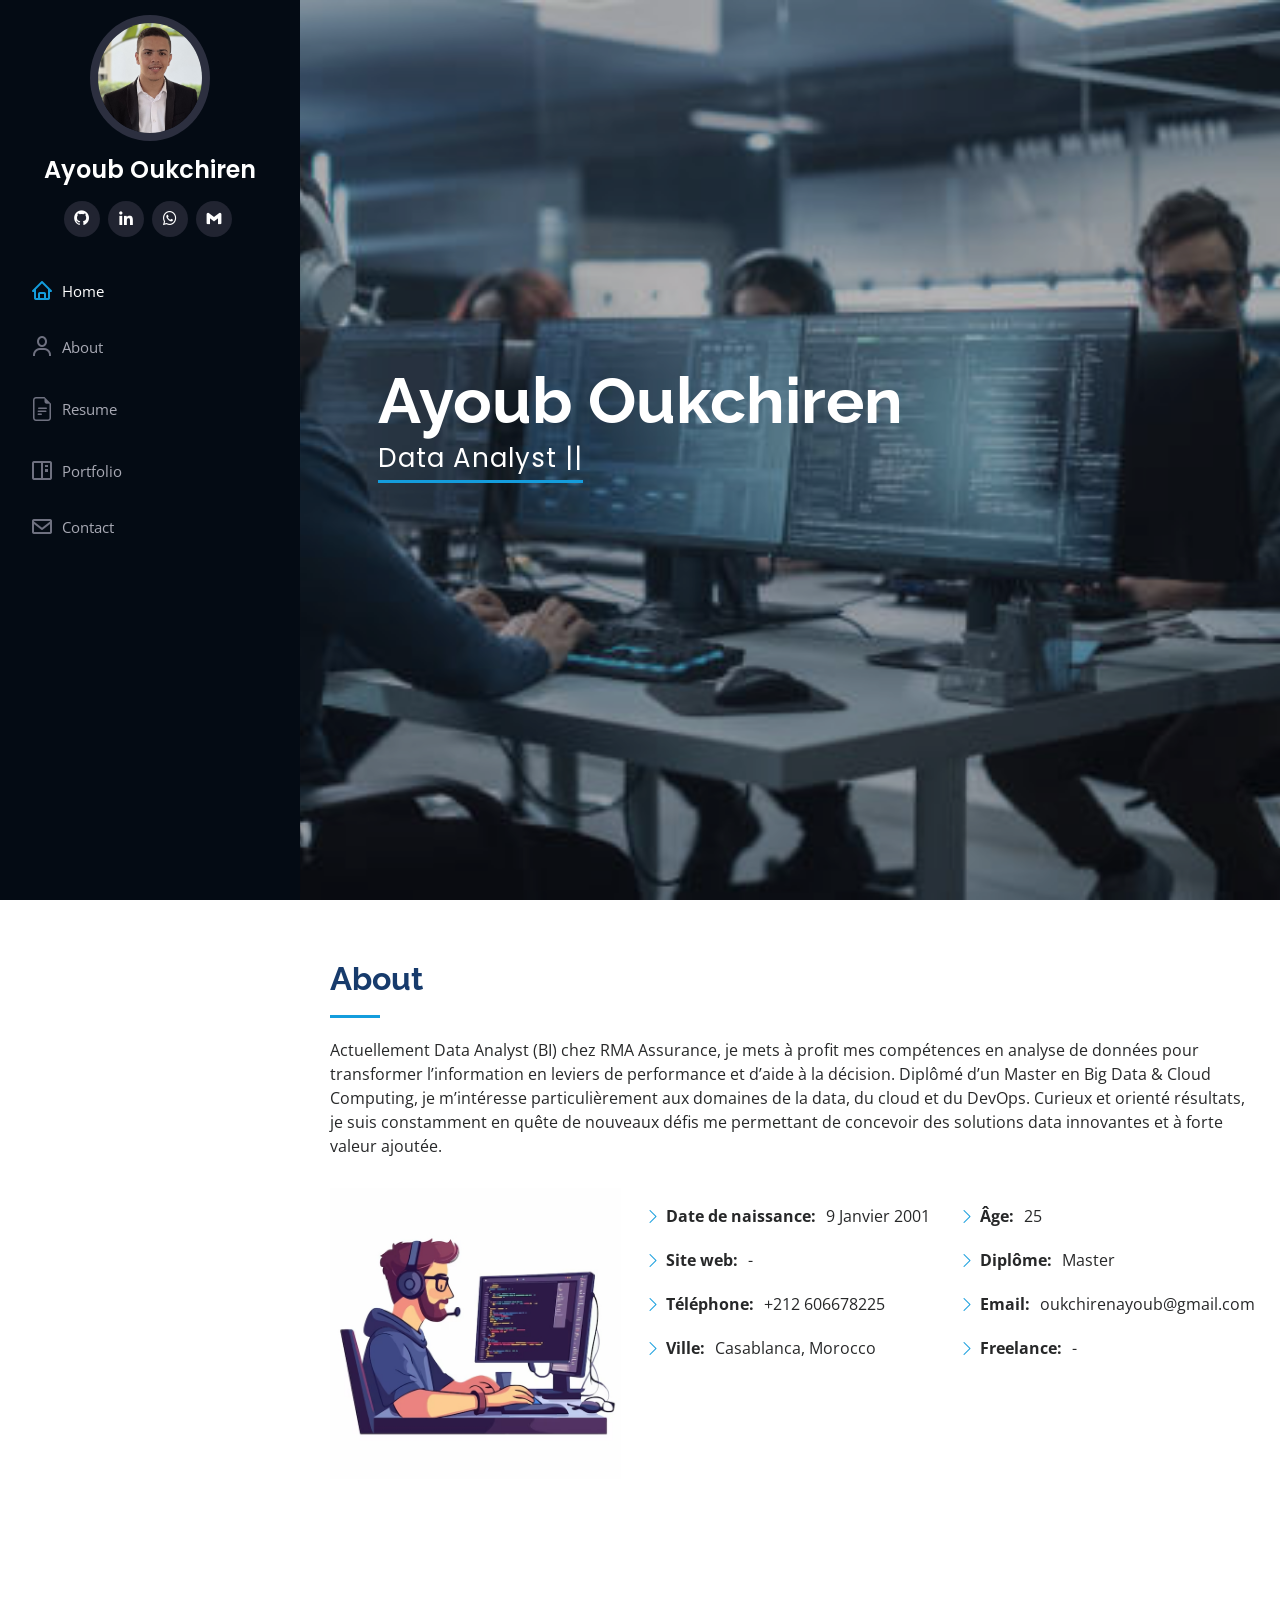
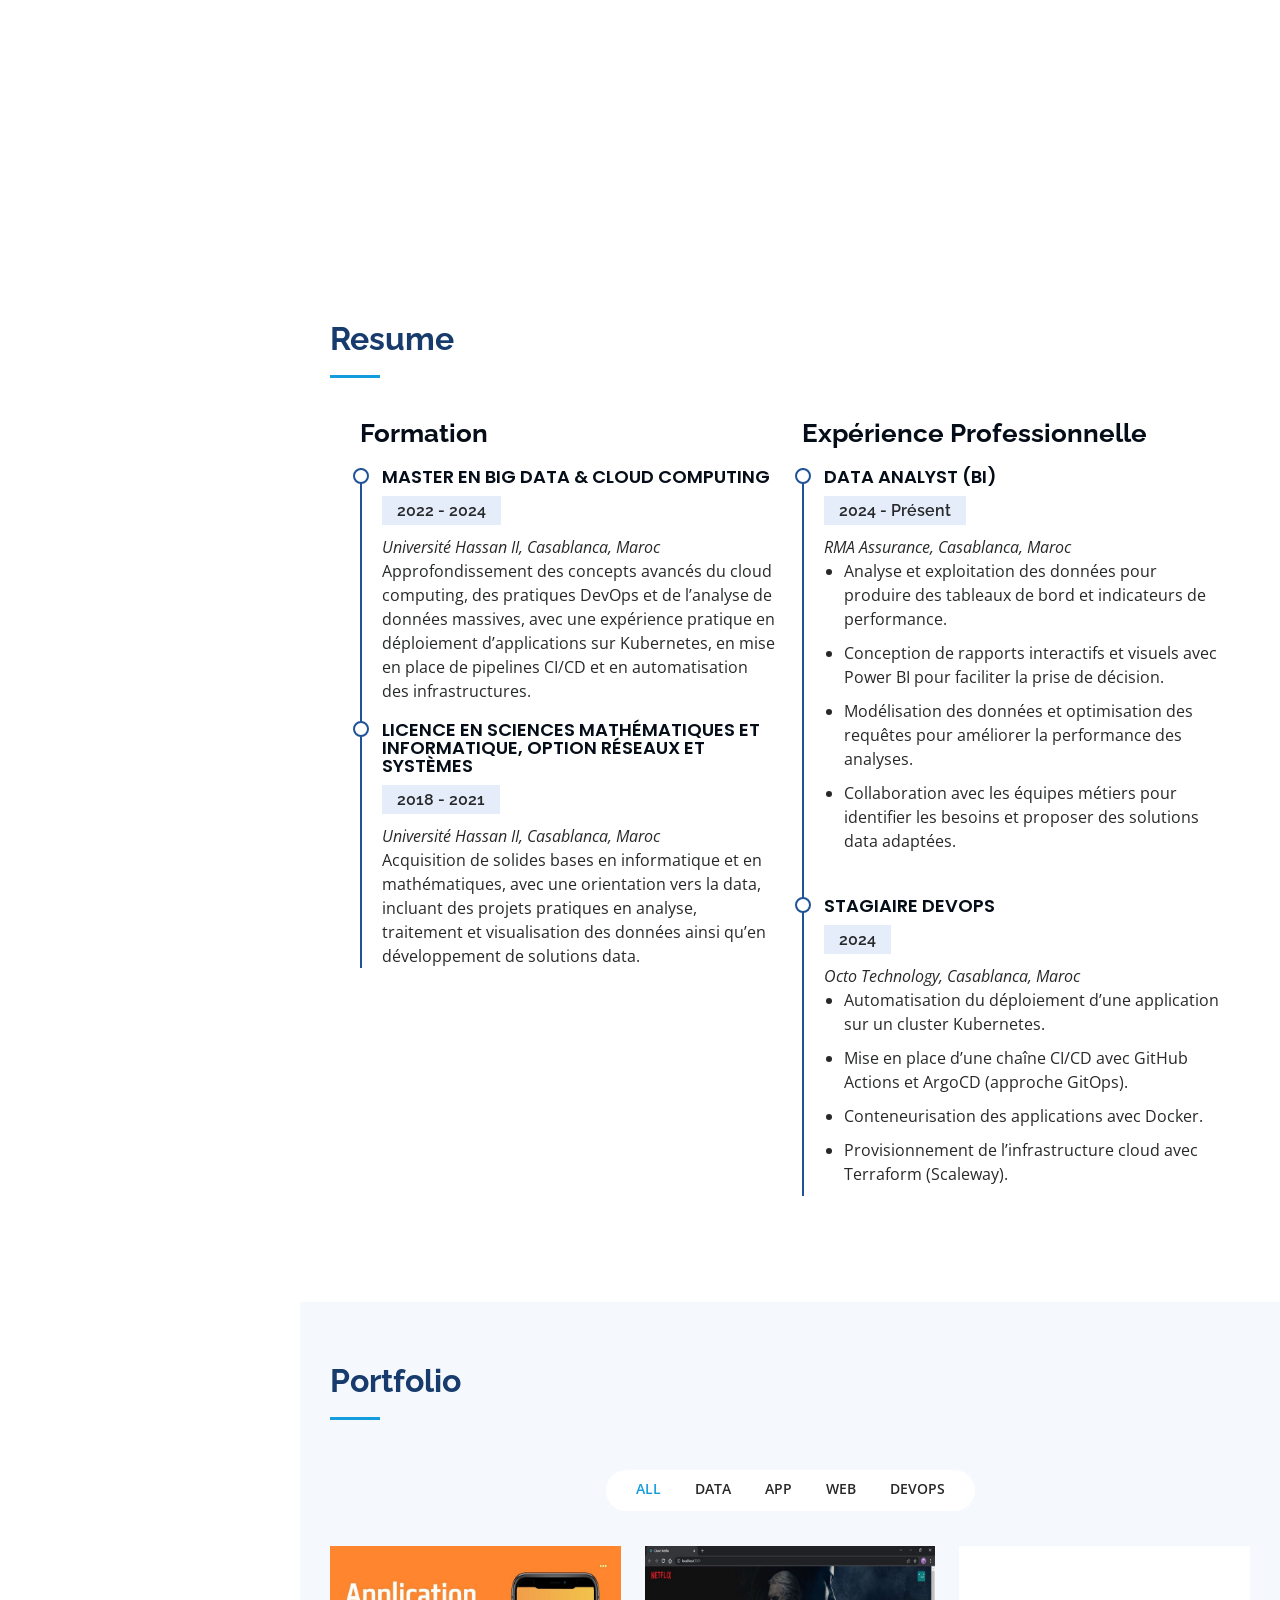
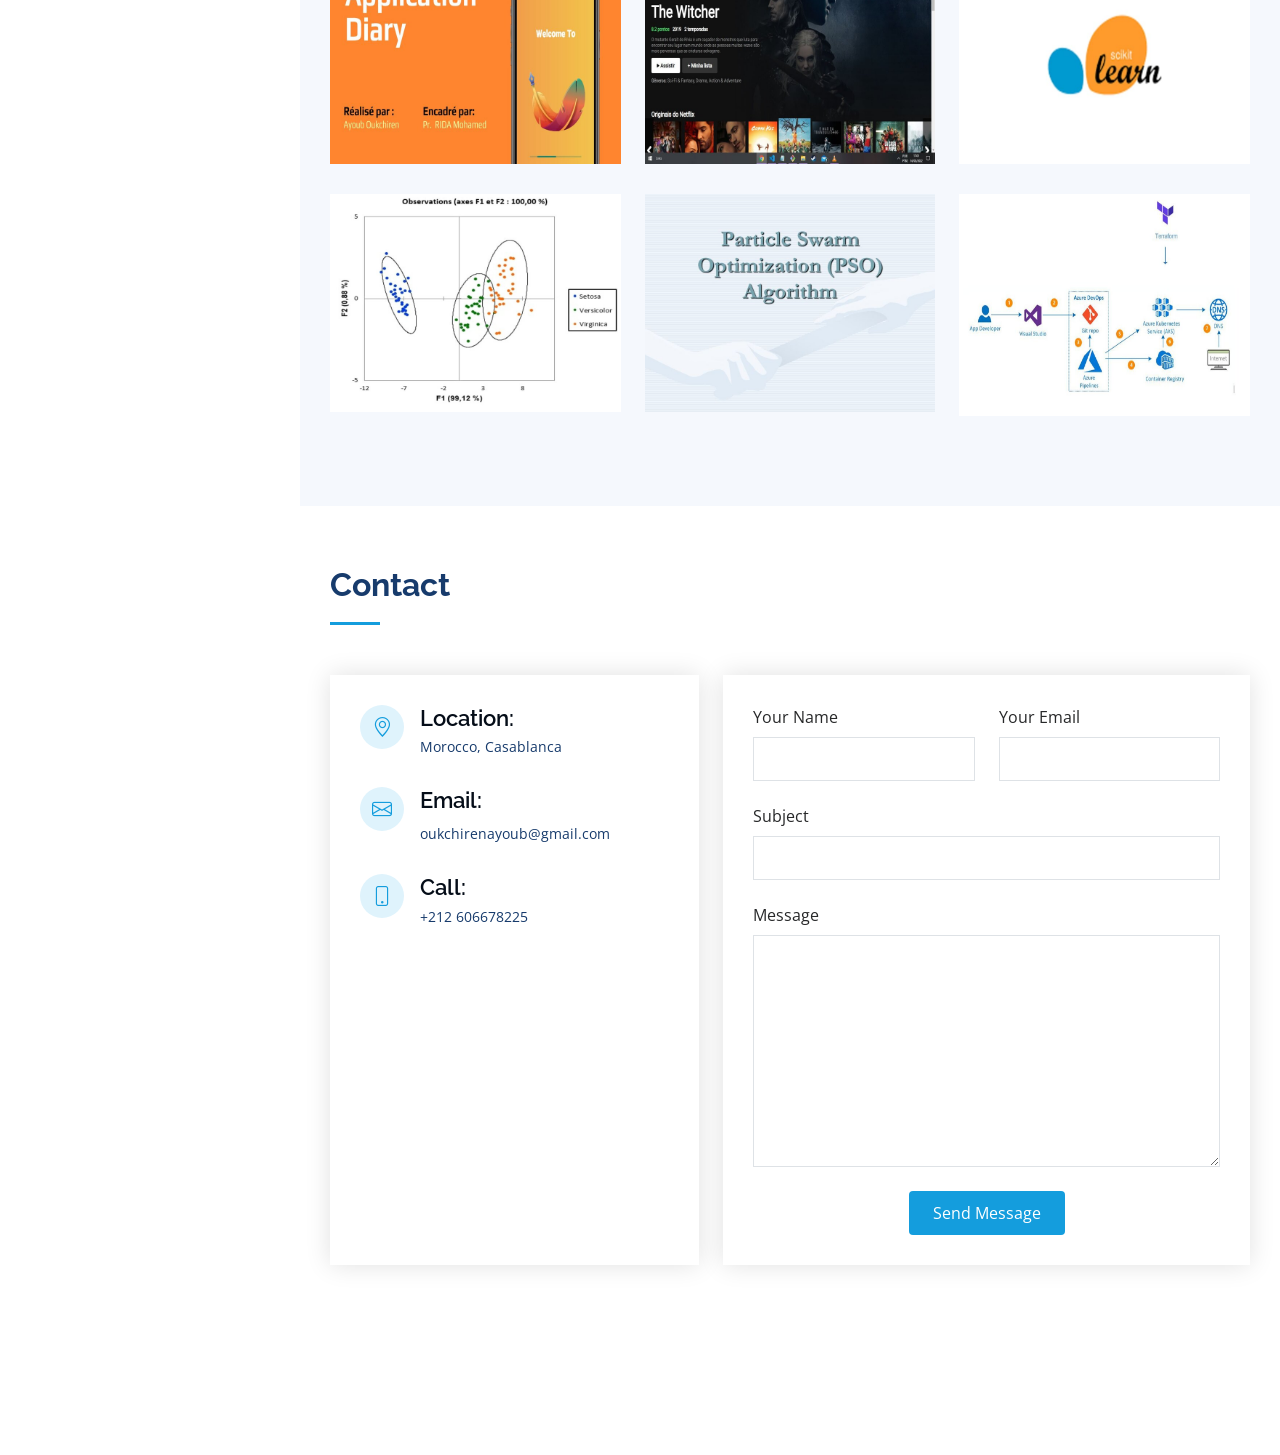
==== index.html @ b64e0fcf "expérience pro" ====
<!DOCTYPE html>
<html lang="en">

<head>
  <meta charset="utf-8">
  <meta content="width=device-width, initial-scale=1.0" name="viewport">

  <title>Portfolio Ayoub Oukchiren</title>
  <meta content="" name="description">
  <meta content="" name="keywords">

  <!-- Favicons -->
  <link href="assets/img/favicon.png" rel="icon">
  <link href="assets/img/apple-touch-icon.png" rel="apple-touch-icon">

  <!-- Google Fonts -->
  <link href="https://fonts.googleapis.com/css?family=Open+Sans:300,300i,400,400i,600,600i,700,700i|Raleway:300,300i,400,400i,500,500i,600,600i,700,700i|Poppins:300,300i,400,400i,500,500i,600,600i,700,700i" rel="stylesheet">

  <!-- Vendor CSS Files -->
  <link href="assets/vendor/aos/aos.css" rel="stylesheet">
  <link href="assets/vendor/bootstrap/css/bootstrap.min.css" rel="stylesheet">
  <link href="assets/vendor/bootstrap-icons/bootstrap-icons.css" rel="stylesheet">
  <link href="assets/vendor/boxicons/css/boxicons.min.css" rel="stylesheet">
  <link href="assets/vendor/glightbox/css/glightbox.min.css" rel="stylesheet">
  <link href="assets/vendor/swiper/swiper-bundle.min.css" rel="stylesheet">

  <!-- Template Main CSS File -->
  <link href="assets/css/style.css" rel="stylesheet">


</head>

<body>

  <!-- ======= Mobile nav toggle button ======= -->
  <i class="bi bi-list mobile-nav-toggle d-xl-none"></i>

  <!-- ======= Header ======= -->
  <header id="header">
    <div class="d-flex flex-column">

      <div class="profile">
        <img src="assets/img/profile-img.jpg" alt="" class="img-fluid rounded-circle">
        <h1 class="text-light"><a href="index.html">Ayoub Oukchiren</a></h1>
        <div class="social-links mt-3 text-center">
          <a href="https://github.com/ayoubouk" class="facebook"><i class="bx bxl-github"></i></a>
          <a href="https://www.linkedin.com/in/ayoub-oukchiren-08646b20a" class="linkedin"><i class="bx bxl-linkedin"></i></a>
          <a href="#" class="google-plus"><i class="bx bxl-whatsapp"></i></a>
          <a href="#" class="instagram"><i class="bx bxl-gmail"></i></a>
        </div>
      </div>

      <nav id="navbar" class="nav-menu navbar">
        <ul>
          <li><a href="#hero" class="nav-link scrollto active"><i class="bx bx-home"></i> <span>Home</span></a></li>
          <li><a href="#about" class="nav-link scrollto "><i class="bx bx-user"></i> <span>About</span></a></li>
          
          <li><a href="#resume"><i class="bi bi-file-earmark-text navicon"></i> Resume</a></li>
          <li><a href="#portfolio" class="nav-link scrollto"><i class="bx bx-book-content"></i> <span>Portfolio</span></a></li>
          <li><a href="#contact" class="nav-link scrollto"><i class="bx bx-envelope"></i> <span>Contact</span></a></li>
        </ul>
      </nav><!-- .nav-menu -->
    </div>
  </header><!-- End Header -->

  <!-- ======= Hero Section ======= -->
  <section id="hero" class="d-flex flex-column justify-content-center align-items-center">
    <div class="hero-container" data-aos="fade-in">
      <h1>Ayoub Oukchiren</h1>
      <p> <span class="typed" data-typed-items="Data Analyst | BI | Data Visualization"></span></p>
    </div>
  </section><!-- End Hero -->

  <main id="main">

    <!-- ======= About Section ======= -->
    <section id="about" class="about" >
      <div class="container" style="height: 100vh;">

        <div class="section-title">
          <h2>About</h2>
          <p>
          Actuellement Data Analyst (BI) chez RMA Assurance, je mets à profit mes compétences en analyse de données pour transformer l’information en leviers de performance et d’aide à la décision. Diplômé d’un Master en Big Data & Cloud Computing, je m’intéresse particulièrement aux domaines de la data, du cloud et du DevOps. Curieux et orienté résultats, je suis constamment en quête de nouveaux défis me permettant de concevoir des solutions data innovantes et à forte valeur ajoutée.          </p>
        </div>

        <div class="row">
          <div class="col-lg-4" data-aos="fade-right">
            <img src="assets/img/developer.jpg" class="img-fluid" alt="">
          </div>
          <div class="col-lg-8 pt-4 pt-lg-0 content" data-aos="fade-left">
            
              
            </p>
            <div class="row">
              <div class="col-lg-6">
                <ul>
                  <li><i class="bi bi-chevron-right"></i> <strong>Date de naissance:</strong> <span>9 Janvier 2001</span></li>
                  <li><i class="bi bi-chevron-right"></i> <strong>Site web:</strong> <span> - </span></li>
                  <li><i class="bi bi-chevron-right"></i> <strong>Téléphone:</strong> <span>+212 606678225</span></li>
                  <li><i class="bi bi-chevron-right"></i> <strong>Ville:</strong> <span>Casablanca, Morocco</span></li>
                </ul>
              </div> 
              <div class="col-lg-6">
                <ul>
                  <li><i class="bi bi-chevron-right"></i> <strong>Âge:</strong> <span>25</span></li>
                  <li><i class="bi bi-chevron-right"></i> <strong>Diplôme:</strong> <span>Master</span></li>
                  <li><i class="bi bi-chevron-right"></i> <strong>Email:</strong> <span>oukchirenayoub@gmail.com</span></li>
                  <li><i class="bi bi-chevron-right"></i> <strong>Freelance:</strong> <span> - </span></li>
                </ul>
              </div>
            </div>
           
          </div>
        </div>

      </div>
    

      <!-- Resume Section -->
    <section id="resume" class="resume section">

      <!-- Section Title -->
      <div class="container section-title" data-aos="fade-up">
        <h2>Resume</h2>
        <p></p>

      <div class="container">

        <div class="row">

          <div class="col-lg-6" data-aos="fade-up" data-aos-delay="100">
  
  <h3 class="resume-title">Formation</h3>
  
  <div class="resume-item">
    <h4>Master en Big Data &amp; Cloud Computing</h4>
    <h5>2022 - 2024</h5>
    <p><em>Université Hassan II, Casablanca, Maroc</em></p>
    <p>Approfondissement des concepts avancés du cloud computing, des pratiques DevOps et de l’analyse de données massives, avec une expérience pratique en déploiement d’applications sur Kubernetes, en mise en place de pipelines CI/CD et en automatisation des infrastructures.</p>
  </div><!-- End Resume Item -->

  <div class="resume-item">
    <h4>Licence en Sciences Mathématiques et Informatique, option Réseaux et Systèmes</h4>
    <h5>2018 - 2021</h5>
    <p><em>Université Hassan II, Casablanca, Maroc</em></p>
    <p>Acquisition de solides bases en informatique et en mathématiques, avec une orientation vers la data, incluant des projets pratiques en analyse, traitement et visualisation des données ainsi qu’en développement de solutions data.</p>
  </div><!-- End Resume Item -->

</div>

        <div class="col-lg-6" data-aos="fade-up" data-aos-delay="200">
  <h3 class="resume-title">Expérience Professionnelle</h3>

  <div class="resume-item">
    <h4>Data Analyst (BI)</h4>
    <h5>2024 - Présent</h5>
    <p><em>RMA Assurance, Casablanca, Maroc</em></p>
    <ul>
      <li>Analyse et exploitation des données pour produire des tableaux de bord et indicateurs de performance.</li>
      <li>Conception de rapports interactifs et visuels avec Power BI pour faciliter la prise de décision.</li>
      <li>Modélisation des données et optimisation des requêtes pour améliorer la performance des analyses.</li>
      <li>Collaboration avec les équipes métiers pour identifier les besoins et proposer des solutions data adaptées.</li>
    </ul>
  </div><!-- End Resume Item -->

  <div class="resume-item">
    <h4>Stagiaire DevOps</h4>
    <h5>2024</h5>
    <p><em>Octo Technology, Casablanca, Maroc</em></p>
    <ul>
      <li>Automatisation du déploiement d’une application sur un cluster Kubernetes.</li>
      <li>Mise en place d’une chaîne CI/CD avec GitHub Actions et ArgoCD (approche GitOps).</li>
      <li>Conteneurisation des applications avec Docker.</li>
      <li>Provisionnement de l’infrastructure cloud avec Terraform (Scaleway).</li>
    </ul>
  </div><!-- End Resume Item -->

</div>

        </div>

      </div>

    </section><!-- /Resume Section -->
    

    <!-- ======= Portfolio Section ======= -->
    <section id="portfolio" class="portfolio section-bg" >
      <div class="container">

        <div class="section-title">
          <h2>Portfolio</h2>
        </div>

        <div class="row" data-aos="fade-up">
          <div class="col-lg-12 d-flex justify-content-center">
            <ul id="portfolio-flters">
              <li data-filter="*" class="filter-active">All</li>
              <li data-filter=".filter-card">Data</li>
              <li data-filter=".filter-app">App</li>
              <li data-filter=".filter-web">Web</li>
              <li data-filter=".filter-devops">Devops</li>
            </ul>
          </div>
        </div>

        <div class="row portfolio-container" data-aos="fade-up" data-aos-delay="100">

          <div class="col-lg-4 col-md-6 portfolio-item filter-app">
            <div class="portfolio-wrap">
              <img src="assets/img/portfolio/portfolio-1.jpg" class="img-fluid" alt="">
              <div class="portfolio-links">
                <a href="assets/img/portfolio/portfolio-1.jpg" data-gallery="portfolioGallery" class="portfolio-lightbox" title="App 1"><i class="bx bx-plus"></i></a>
                <!--<a href="portfolio-details.html" title="More Details"><i class="bx bx-link"></i></a> -->
                <a href="assets/video/DIARY.mp4" data-gallery="portfolioGallery" class="portfolio-lightbox" title=""><i class="bx bx-link"></i></a>

              </div>
            </div>
          </div>

          <div class="col-lg-4 col-md-6 portfolio-item filter-web">
            <div class="portfolio-wrap">
              <img src="assets/img/portfolio/portfolio-2.jpg" class="img-fluid" alt="">
              <div class="portfolio-links">
                <a href="assets/img/portfolio/portfolio-2.jpg" data-gallery="portfolioGallery" class="portfolio-lightbox" title="Web 3"><i class="bx bx-plus"></i></a>
               <!-- <a href="portfolio-details.html" title="More Details"><i class="bx bx-link"></i></a> -->
                <a href="assets/video/netflix.mp4" data-gallery="portfolioGallery" class="portfolio-lightbox" title=""><i class="bx bx-link"></i></a>

              </div>
            </div>
          </div>

          <div class="col-lg-4 col-md-6 portfolio-item filter-card">
            <div class="portfolio-wrap">
              <img src="assets/img/portfolio/portfolio-4.jpg" class="img-fluid" alt="">
              <div class="portfolio-links">
                <a href="assets/img/portfolio/portfolio-4.jpg" data-gallery="portfolioGallery" class="portfolio-lightbox" title="Card 2"><i class="bx bx-plus"></i></a>
                <a href="https://github.com/ayoubouk/Scikit-Learn/blob/main/sklearn%20project.pdf" title="More Details"><i class="bx bx-link"></i></a>
              </div>
            </div>
          </div>


          <div class="col-lg-4 col-md-6 portfolio-item filter-card">
            <div class="portfolio-wrap">
              <img src="assets/img/portfolio/portfolio-7.jpg" class="img-fluid" alt="">
              <div class="portfolio-links">
                <a href="assets/img/portfolio/portfolio-7.jpg" data-gallery="portfolioGallery" class="portfolio-lightbox" title="Card 1"><i class="bx bx-plus"></i></a>
                <a href="https://github.com/ayoubouk/analyse-factorielle-discriminante-project/blob/main/AFD.pdf" title="More Details"><i class="bx bx-link"></i></a>
              </div>
            </div>
          </div>

          <div class="col-lg-4 col-md-6 portfolio-item filter-card">
            <div class="portfolio-wrap">
              <img src="assets/img/portfolio/portfolio-8.jpg" class="img-fluid" alt="">
              <div class="portfolio-links">
                <a href="assets/img/portfolio/portfolio-8.jpg" data-gallery="portfolioGallery" class="portfolio-lightbox" title="Card 33"><i class="bx bx-plus"></i></a>
                <a href="https://github.com/ayoubouk/-Particle-Swarm-Optimization/blob/main/PSO%20algorithme.pdf" title="More Details"><i class="bx bx-link"></i></a>
              </div>
            </div>
          </div>

         
          <div class="col-lg-4 col-md-6 portfolio-item filter-devops" style="">
            <div class="portfolio-wrap" >
              <img src="assets/img/portfolio/azure.jpg" class="img-fluid" alt="" style="height: 222px;width: 296px">
              <div class="portfolio-links">
                <a href="assets/img/portfolio/azure.jpg" data-gallery="portfolioGallery" class="portfolio-lightbox" title="App 1"><i class="bx bx-plus"></i></a>
                
                <a href="assets/video/DIARY.mp4" data-gallery="portfolioGallery" class="portfolio-lightbox" title=""><i class="bx bx-link"></i></a>

              </div>
            </div>
          </div>

        </div>

      </div>
    </section><!-- End Portfolio Section -->




    <!-- ======= Contact Section ======= -->
    <section id="contact" class="contact">
      <div class="container">

        <div class="section-title">
          <h2>Contact</h2>
        </div>

        <div class="row" data-aos="fade-in">

          <div class="col-lg-5 d-flex align-items-stretch">
            <div class="info">
              <div class="address">
                <i class="bi bi-geo-alt"></i>
                <h4>Location:</h4>
                <p>Morocco, Casablanca</p>
              </div>

              <div class="email">
                <i class="bi bi-envelope"></i>
                <h4>Email:</h4>
                <p>oukchirenayoub@gmail.com</p>
              </div>

              <div class="phone">
                <i class="bi bi-phone"></i>
                <h4>Call:</h4>
                <p>+212 606678225</p>
              </div>

            </div>

          </div>

          <div class="col-lg-7 mt-5 mt-lg-0 d-flex align-items-stretch">
            <form action="forms/contact.php" method="post" role="form" class="php-email-form">
              <div class="row">
                <div class="form-group col-md-6">
                  <label for="name">Your Name</label>
                  <input type="text" name="name" class="form-control" id="name" required>
                </div>
                <div class="form-group col-md-6">
                  <label for="name">Your Email</label>
                  <input type="email" class="form-control" name="email" id="email" required>
                </div>
              </div>
              <div class="form-group">
                <label for="name">Subject</label>
                <input type="text" class="form-control" name="subject" id="subject" required>
              </div>
              <div class="form-group">
                <label for="name">Message</label>
                <textarea class="form-control" name="message" rows="10" required></textarea>
              </div>
              <div class="my-3">
                <div class="loading">Loading</div>
                <div class="error-message"></div>
                <div class="sent-message">Your message has been sent. Thank you!</div>
              </div>
              <div class="text-center"><button type="submit">Send Message</button></div>
            </form>
          </div>

        </div>

      </div>
    </section><!-- End Contact Section -->

  </main><!-- End #main -->

 

  <a href="#" class="back-to-top d-flex align-items-center justify-content-center"><i class="bi bi-arrow-up-short"></i></a>

  <!-- Vendor JS Files -->
  <script src="assets/vendor/purecounter/purecounter_vanilla.js"></script>
  <script src="assets/vendor/aos/aos.js"></script>
  <script src="assets/vendor/bootstrap/js/bootstrap.bundle.min.js"></script>
  <script src="assets/vendor/glightbox/js/glightbox.min.js"></script>
  <script src="assets/vendor/isotope-layout/isotope.pkgd.min.js"></script>
  <script src="assets/vendor/swiper/swiper-bundle.min.js"></script>
  <script src="assets/vendor/typed.js/typed.umd.js"></script>
  <script src="assets/vendor/waypoints/noframework.waypoints.js"></script>
  <script src="assets/vendor/php-email-form/validate.js"></script>

  <!-- Template Main JS File -->
  <script src="assets/js/main.js"></script>

</body>

</html>
---- assets/css/style.css ----
/**
* Template Name: iPortfolio
* Updated: May 30 2023 with Bootstrap v5.3.0
* Template URL: https://bootstrapmade.com/iportfolio-bootstrap-portfolio-websites-template/
* Author: BootstrapMade.com
* License: https://bootstrapmade.com/license/
*/

/*--------------------------------------------------------------
# General
--------------------------------------------------------------*/
body {
  font-family: "Open Sans", sans-serif;
  color: #272829;
}

a {
  color: #149ddd;
  text-decoration: none;
}

a:hover {
  color: #37b3ed;
  text-decoration: none;
}

h1,
h2,
h3,
h4,
h5,
h6 {
  font-family: "Raleway", sans-serif;
}

/*--------------------------------------------------------------
# Back to top button
--------------------------------------------------------------*/
.back-to-top {
  position: fixed;
  visibility: hidden;
  opacity: 0;
  right: 15px;
  bottom: 15px;
  z-index: 996;
  background: #149ddd;
  width: 40px;
  height: 40px;
  border-radius: 50px;
  transition: all 0.4s;
}

.back-to-top i {
  font-size: 28px;
  color: #fff;
  line-height: 0;
}

.back-to-top:hover {
  background: #2eafec;
  color: #fff;
}

.back-to-top.active {
  visibility: visible;
  opacity: 1;
}

/*--------------------------------------------------------------
# Header
--------------------------------------------------------------*/
#header {
  position: fixed;
  top: 0;
  left: 0;
  bottom: 0;
  width: 300px;
  transition: all ease-in-out 0.5s;
  z-index: 9997;
  transition: all 0.5s;
  padding: 0 15px;
  background: #040b14;
  overflow-y: auto;
}

#header .profile img {
  margin: 15px auto;
  display: block;
  width: 120px;
  border: 8px solid #2c2f3f;
}

#header .profile h1 {
  font-size: 24px;
  margin: 0;
  padding: 0;
  font-weight: 600;
  -moz-text-align-last: center;
  text-align-last: center;
  font-family: "Poppins", sans-serif;
}

#header .profile h1 a,
#header .profile h1 a:hover {
  color: #fff;
  text-decoration: none;
}

#header .profile .social-links a {
  font-size: 18px;
  display: inline-block;
  background: #212431;
  color: #fff;
  line-height: 1;
  padding: 8px 0;
  margin-right: 4px;
  border-radius: 50%;
  text-align: center;
  width: 36px;
  height: 36px;
  transition: 0.3s;
}

#header .profile .social-links a:hover {
  background: #149ddd;
  color: #fff;
  text-decoration: none;
}

#main {
  margin-left: 300px;
}

.container,
.container-fluid {
  padding-left: 30px;
  padding-right: 30px;
}

@media (max-width: 1199px) {
  #header {
    left: -300px;
  }

  #main {
    margin-left: 0;
  }

  .container,
  .container-fluid {
    padding-left: 12px;
    padding-right: 12px;
  }
}

/*--------------------------------------------------------------
# Navigation Menu
--------------------------------------------------------------*/
/* Desktop Navigation */
.nav-menu {
  padding: 30px 0 0 0;
}

.nav-menu * {
  margin: 0;
  padding: 0;
  list-style: none;
}

.nav-menu>ul>li {
  position: relative;
  white-space: nowrap;
}

.nav-menu a,
.nav-menu a:focus {
  display: flex;
  align-items: center;
  color: #a8a9b4;
  padding: 12px 15px;
  margin-bottom: 8px;
  transition: 0.3s;
  font-size: 15px;
}

.nav-menu a i,
.nav-menu a:focus i {
  font-size: 24px;
  padding-right: 8px;
  color: #6f7180;
}

.nav-menu a:hover,
.nav-menu .active,
.nav-menu .active:focus,
.nav-menu li:hover>a {
  text-decoration: none;
  color: #fff;
}

.nav-menu a:hover i,
.nav-menu .active i,
.nav-menu .active:focus i,
.nav-menu li:hover>a i {
  color: #149ddd;
}

/* Mobile Navigation */
.mobile-nav-toggle {
  position: fixed;
  right: 15px;
  top: 15px;
  z-index: 9998;
  border: 0;
  font-size: 24px;
  transition: all 0.4s;
  outline: none !important;
  background-color: #149ddd;
  color: #fff;
  width: 40px;
  height: 40px;
  display: inline-flex;
  align-items: center;
  justify-content: center;
  line-height: 0;
  border-radius: 50px;
  cursor: pointer;
}

.mobile-nav-active {
  overflow: hidden;
}

.mobile-nav-active #header {
  left: 0;
}

/*--------------------------------------------------------------
# Hero Section
--------------------------------------------------------------*/
#hero {
  width: 100%;
  height: 100vh;
  background: url("../img/hero-bg.jpg") top center;
  background-size: cover;
}

#hero:before {
  content: "";
  background: rgba(5, 13, 24, 0.3);
  position: absolute;
  bottom: 0;
  top: 0;
  left: 0;
  right: 0;
  z-index: 1;
}

#hero .hero-container {
  position: relative;
  z-index: 2;
  min-width: 300px;
}

#hero h1 {
  margin: 0 0 10px 0;
  font-size: 64px;
  font-weight: 700;
  line-height: 56px;
  color: #fff;
}

#hero p {
  color: #fff;
  margin-bottom: 50px;
  font-size: 26px;
  font-family: "Poppins", sans-serif;
}

#hero p span {
  color: #fff;
  padding-bottom: 4px;
  letter-spacing: 1px;
  border-bottom: 3px solid #149ddd;
}

@media (min-width: 1024px) {
  #hero {
    background-attachment: fixed;
  }
}

@media (max-width: 768px) {
  #hero h1 {
    font-size: 28px;
    line-height: 36px;
  }

  #hero h2 {
    font-size: 18px;
    line-height: 24px;
    margin-bottom: 30px;
  }
}

/*--------------------------------------------------------------
# Sections General
--------------------------------------------------------------*/
section {
  padding: 60px 0;
  overflow: hidden;
}

.section-bg {
  background: #f5f8fd;
}

.section-title {
  padding-bottom: 30px;
}

.section-title h2 {
  font-size: 32px;
  font-weight: bold;
  margin-bottom: 20px;
  padding-bottom: 20px;
  position: relative;
  color: #173b6c;
}

.section-title h2::after {
  content: "";
  position: absolute;
  display: block;
  width: 50px;
  height: 3px;
  background: #149ddd;
  bottom: 0;
  left: 0;
}

.section-title p {
  margin-bottom: 0;
}

/*--------------------------------------------------------------
# About
--------------------------------------------------------------*/
.about .content h3 {
  font-weight: 700;
  font-size: 26px;
  color: #173b6c;
}

.about .content ul {
  list-style: none;
  padding: 0;
}

.about .content ul li {
  margin-bottom: 20px;
  display: flex;
  align-items: center;
}

.about .content ul strong {
  margin-right: 10px;
}

.about .content ul i {
  font-size: 16px;
  margin-right: 5px;
  color: #149ddd;
  line-height: 0;
}

.about .content p:last-child {
  margin-bottom: 0;
}

/*--------------------------------------------------------------
# Facts
--------------------------------------------------------------*/
.facts {
  padding-bottom: 30px;
}

.facts .count-box {
  padding: 30px;
  width: 100%;
}

.facts .count-box i {
  display: block;
  font-size: 44px;
  color: #149ddd;
  float: left;
  line-height: 0;
}

.facts .count-box span {
  font-size: 48px;
  line-height: 40px;
  display: block;
  font-weight: 700;
  color: #050d18;
  margin-left: 60px;
}

.facts .count-box p {
  padding: 15px 0 0 0;
  margin: 0 0 0 60px;
  font-family: "Raleway", sans-serif;
  font-size: 14px;
  color: #122f57;
}

.facts .count-box a {
  font-weight: 600;
  display: block;
  margin-top: 20px;
  color: #122f57;
  font-size: 15px;
  font-family: "Poppins", sans-serif;
  transition: ease-in-out 0.3s;
}

.facts .count-box a:hover {
  color: #1f5297;
}

/*--------------------------------------------------------------
# Akills
--------------------------------------------------------------*/
.skills .progress {
  height: 60px;
  display: block;
  background: none;
  border-radius: 0;
}

.skills .progress .skill {
  padding: 0;
  margin: 0 0 6px 0;
  text-transform: uppercase;
  display: block;
  font-weight: 600;
  font-family: "Poppins", sans-serif;
  color: #050d18;
}

.skills .progress .skill .val {
  float: right;
  font-style: normal;
}

.skills .progress-bar-wrap {
  background: #dce8f8;
  height: 10px;
}

.skills .progress-bar {
  width: 1px;
  height: 10px;
  transition: 0.9s;
  background-color: #149ddd;
}

/*--------------------------------------------------------------
# Resume
--------------------------------------------------------------*/
.resume .resume-title {
  font-size: 26px;
  font-weight: 700;
  margin-top: 20px;
  margin-bottom: 20px;
  color: #050d18;
}

.resume .resume-item {
  padding: 0 0 20px 20px;
  margin-top: -2px;
  border-left: 2px solid #1f5297;
  position: relative;
}

.resume .resume-item h4 {
  line-height: 18px;
  font-size: 18px;
  font-weight: 600;
  text-transform: uppercase;
  font-family: "Poppins", sans-serif;
  color: #050d18;
  margin-bottom: 10px;
}

.resume .resume-item h5 {
  font-size: 16px;
  background: #e4edf9;
  padding: 5px 15px;
  display: inline-block;
  font-weight: 600;
  margin-bottom: 10px;
}

.resume .resume-item ul {
  padding-left: 20px;
}

.resume .resume-item ul li {
  padding-bottom: 10px;
}

.resume .resume-item:last-child {
  padding-bottom: 0;
}

.resume .resume-item::before {
  content: "";
  position: absolute;
  width: 16px;
  height: 16px;
  border-radius: 50px;
  left: -9px;
  top: 0;
  background: #fff;
  border: 2px solid #1f5297;
}

/*--------------------------------------------------------------
# Portfolio
--------------------------------------------------------------*/
.portfolio .portfolio-item {
  margin-bottom: 30px;
}

.portfolio #portfolio-flters {
  padding: 0;
  margin: 0 auto 35px auto;
  list-style: none;
  text-align: center;
  background: #fff;
  border-radius: 50px;
  padding: 2px 15px;
}

.portfolio #portfolio-flters li {
  cursor: pointer;
  display: inline-block;
  padding: 10px 15px 8px 15px;
  font-size: 14px;
  font-weight: 600;
  line-height: 1;
  text-transform: uppercase;
  color: #272829;
  margin-bottom: 5px;
  transition: all 0.3s ease-in-out;
}

.portfolio #portfolio-flters li:hover,
.portfolio #portfolio-flters li.filter-active {
  color: #149ddd;
}

.portfolio #portfolio-flters li:last-child {
  margin-right: 0;
}

.portfolio .portfolio-wrap {
  transition: 0.3s;
  position: relative;
  overflow: hidden;
  z-index: 1;
}

.portfolio .portfolio-wrap::before {
  content: "";
  background: rgba(255, 255, 255, 0.5);
  position: absolute;
  left: 0;
  right: 0;
  top: 0;
  bottom: 0;
  transition: all ease-in-out 0.3s;
  z-index: 2;
  opacity: 0;
}

.portfolio .portfolio-wrap .portfolio-links {
  opacity: 1;
  left: 0;
  right: 0;
  bottom: -60px;
  z-index: 3;
  position: absolute;
  transition: all ease-in-out 0.3s;
  display: flex;
  justify-content: center;
}

.portfolio .portfolio-wrap .portfolio-links a {
  color: #fff;
  font-size: 28px;
  text-align: center;
  background: rgba(20, 157, 221, 0.75);
  transition: 0.3s;
  width: 50%;
}

.portfolio .portfolio-wrap .portfolio-links a:hover {
  background: rgba(20, 157, 221, 0.95);
}

.portfolio .portfolio-wrap .portfolio-links a+a {
  border-left: 1px solid #37b3ed;
}

.portfolio .portfolio-wrap:hover::before {
  top: 0;
  left: 0;
  right: 0;
  bottom: 0;
  opacity: 1;
}

.portfolio .portfolio-wrap:hover .portfolio-links {
  opacity: 1;
  bottom: 0;
}

/*--------------------------------------------------------------
# Portfolio Details
--------------------------------------------------------------*/
.portfolio-details {
  padding-top: 40px;
}

.portfolio-details .portfolio-details-slider img {
  width: 100%;
}

.portfolio-details .portfolio-details-slider .swiper-pagination {
  margin-top: 20px;
  position: relative;
}

.portfolio-details .portfolio-details-slider .swiper-pagination .swiper-pagination-bullet {
  width: 12px;
  height: 12px;
  background-color: #fff;
  opacity: 1;
  border: 1px solid #149ddd;
}

.portfolio-details .portfolio-details-slider .swiper-pagination .swiper-pagination-bullet-active {
  background-color: #149ddd;
}

.portfolio-details .portfolio-info {
  padding: 30px;
  box-shadow: 0px 0 30px rgba(5, 13, 24, 0.08);
}

.portfolio-details .portfolio-info h3 {
  font-size: 22px;
  font-weight: 700;
  margin-bottom: 20px;
  padding-bottom: 20px;
  border-bottom: 1px solid #eee;
}

.portfolio-details .portfolio-info ul {
  list-style: none;
  padding: 0;
  font-size: 15px;
}

.portfolio-details .portfolio-info ul li+li {
  margin-top: 10px;
}

.portfolio-details .portfolio-description {
  padding-top: 30px;
}

.portfolio-details .portfolio-description h2 {
  font-size: 26px;
  font-weight: 700;
  margin-bottom: 20px;
}

.portfolio-details .portfolio-description p {
  padding: 0;
}

/*--------------------------------------------------------------
# Services
--------------------------------------------------------------*/
.services .icon-box {
  margin-bottom: 20px;
}

.services .icon {
  float: left;
  display: flex;
  align-items: center;
  justify-content: center;
  width: 54px;
  height: 54px;
  background: #149ddd;
  border-radius: 50%;
  transition: 0.5s;
  border: 1px solid #149ddd;
}

.services .icon i {
  color: #fff;
  font-size: 24px;
  line-height: 0;
}

.services .icon-box:hover .icon {
  background: #fff;
}

.services .icon-box:hover .icon i {
  color: #149ddd;
}

.services .title {
  margin-left: 80px;
  font-weight: 700;
  margin-bottom: 15px;
  font-size: 18px;
}

.services .title a {
  color: #343a40;
}

.services .title a:hover {
  color: #149ddd;
}

.services .description {
  margin-left: 80px;
  line-height: 24px;
  font-size: 14px;
}

/*--------------------------------------------------------------
# Testimonials
--------------------------------------------------------------*/
.testimonials .testimonials-carousel,
.testimonials .testimonials-slider {
  overflow: hidden;
}

.testimonials .testimonial-item {
  box-sizing: content-box;
  text-align: center;
  min-height: 320px;
}

.testimonials .testimonial-item .testimonial-img {
  width: 90px;
  border-radius: 50%;
  margin: 0 auto;
}

.testimonials .testimonial-item h3 {
  font-size: 18px;
  font-weight: bold;
  margin: 10px 0 5px 0;
  color: #111;
}

.testimonials .testimonial-item h4 {
  font-size: 14px;
  color: #999;
  margin: 0;
}

.testimonials .testimonial-item .quote-icon-left,
.testimonials .testimonial-item .quote-icon-right {
  color: #c3e8fa;
  font-size: 26px;
}

.testimonials .testimonial-item .quote-icon-left {
  display: inline-block;
  left: -5px;
  position: relative;
}

.testimonials .testimonial-item .quote-icon-right {
  display: inline-block;
  right: -5px;
  position: relative;
  top: 10px;
}

.testimonials .testimonial-item p {
  font-style: italic;
  margin: 0 15px 15px 15px;
  padding: 20px;
  background: #fff;
  position: relative;
  margin-bottom: 35px;
  border-radius: 6px;
  box-shadow: 0px 2px 15px rgba(0, 0, 0, 0.1);
}

.testimonials .testimonial-item p::after {
  content: "";
  width: 0;
  height: 0;
  border-top: 20px solid #fff;
  border-right: 20px solid transparent;
  border-left: 20px solid transparent;
  position: absolute;
  bottom: -20px;
  left: calc(50% - 20px);
}

.testimonials .swiper-pagination {
  margin-top: 20px;
  position: relative;
}

.testimonials .swiper-pagination .swiper-pagination-bullet {
  width: 12px;
  height: 12px;
  background-color: #fff;
  opacity: 1;
  border: 1px solid #149ddd;
}

.testimonials .swiper-pagination .swiper-pagination-bullet-active {
  background-color: #149ddd;
}

/*--------------------------------------------------------------
# Contact
--------------------------------------------------------------*/
.contact {
  padding-bottom: 130px;
}

.contact .info {
  padding: 30px;
  background: #fff;
  width: 100%;
  box-shadow: 0 0 24px 0 rgba(0, 0, 0, 0.12);
}

.contact .info i {
  font-size: 20px;
  color: #149ddd;
  float: left;
  width: 44px;
  height: 44px;
  background: #dff3fc;
  display: flex;
  justify-content: center;
  align-items: center;
  border-radius: 50px;
  transition: all 0.3s ease-in-out;
}

.contact .info h4 {
  padding: 0 0 0 60px;
  font-size: 22px;
  font-weight: 600;
  margin-bottom: 5px;
  color: #050d18;
}

.contact .info p {
  padding: 0 0 10px 60px;
  margin-bottom: 20px;
  font-size: 14px;
  color: #173b6c;
}

.contact .info .email p {
  padding-top: 5px;
}

.contact .info .social-links {
  padding-left: 60px;
}

.contact .info .social-links a {
  font-size: 18px;
  display: inline-block;
  background: #333;
  color: #fff;
  line-height: 1;
  padding: 8px 0;
  border-radius: 50%;
  text-align: center;
  width: 36px;
  height: 36px;
  transition: 0.3s;
  margin-right: 10px;
}

.contact .info .social-links a:hover {
  background: #149ddd;
  color: #fff;
}

.contact .info .email:hover i,
.contact .info .address:hover i,
.contact .info .phone:hover i {
  background: #149ddd;
  color: #fff;
}

.contact .php-email-form {
  width: 100%;
  padding: 30px;
  background: #fff;
  box-shadow: 0 0 24px 0 rgba(0, 0, 0, 0.12);
}

.contact .php-email-form .form-group {
  padding-bottom: 8px;
}

.contact .php-email-form .validate {
  display: none;
  color: red;
  margin: 0 0 15px 0;
  font-weight: 400;
  font-size: 13px;
}

.contact .php-email-form .error-message {
  display: none;
  color: #fff;
  background: #ed3c0d;
  text-align: left;
  padding: 15px;
  font-weight: 600;
}

.contact .php-email-form .error-message br+br {
  margin-top: 25px;
}

.contact .php-email-form .sent-message {
  display: none;
  color: #fff;
  background: #18d26e;
  text-align: center;
  padding: 15px;
  font-weight: 600;
}

.contact .php-email-form .loading {
  display: none;
  background: #fff;
  text-align: center;
  padding: 15px;
}

.contact .php-email-form .loading:before {
  content: "";
  display: inline-block;
  border-radius: 50%;
  width: 24px;
  height: 24px;
  margin: 0 10px -6px 0;
  border: 3px solid #18d26e;
  border-top-color: #eee;
  animation: animate-loading 1s linear infinite;
}

.contact .php-email-form .form-group {
  margin-bottom: 15px;
}

.contact .php-email-form label {
  padding-bottom: 8px;
}

.contact .php-email-form input,
.contact .php-email-form textarea {
  border-radius: 0;
  box-shadow: none;
  font-size: 14px;
}

.contact .php-email-form input {
  height: 44px;
}

.contact .php-email-form textarea {
  padding: 10px 15px;
}

.contact .php-email-form button[type=submit] {
  background: #149ddd;
  border: 0;
  padding: 10px 24px;
  color: #fff;
  transition: 0.4s;
  border-radius: 4px;
}

.contact .php-email-form button[type=submit]:hover {
  background: #37b3ed;
}

@keyframes animate-loading {
  0% {
    transform: rotate(0deg);
  }

  100% {
    transform: rotate(360deg);
  }
}

/*--------------------------------------------------------------
# Breadcrumbs
--------------------------------------------------------------*/
.breadcrumbs {
  padding: 20px 0;
  background: #f9f9f9;
}

.breadcrumbs h2 {
  font-size: 26px;
  font-weight: 300;
}

.breadcrumbs ol {
  display: flex;
  flex-wrap: wrap;
  list-style: none;
  padding: 0;
  margin: 0;
  font-size: 15px;
}

.breadcrumbs ol li+li {
  padding-left: 10px;
}

.breadcrumbs ol li+li::before {
  display: inline-block;
  padding-right: 10px;
  color: #0e2442;
  content: "/";
}

@media (max-width: 768px) {
  .breadcrumbs .d-flex {
    display: block !important;
  }

  .breadcrumbs ol {
    display: block;
  }

  .breadcrumbs ol li {
    display: inline-block;
  }
}

/*--------------------------------------------------------------
# Footer
--------------------------------------------------------------*/
#footer {
  padding: 15px;
  color: #f4f6fd;
  font-size: 14px;
  position: fixed;
  left: 0;
  bottom: 0;
  width: 300px;
  z-index: 9999;
  background: #040b14;
}

#footer .copyright {
  text-align: center;
}

#footer .credits {
  padding-top: 5px;
  text-align: center;
  font-size: 13px;
  color: #eaebf0;
}




@media (max-width: 1199px) {
  #footer {
    position: static;
    width: auto;
    padding-right: 20px 15px;
  }
}
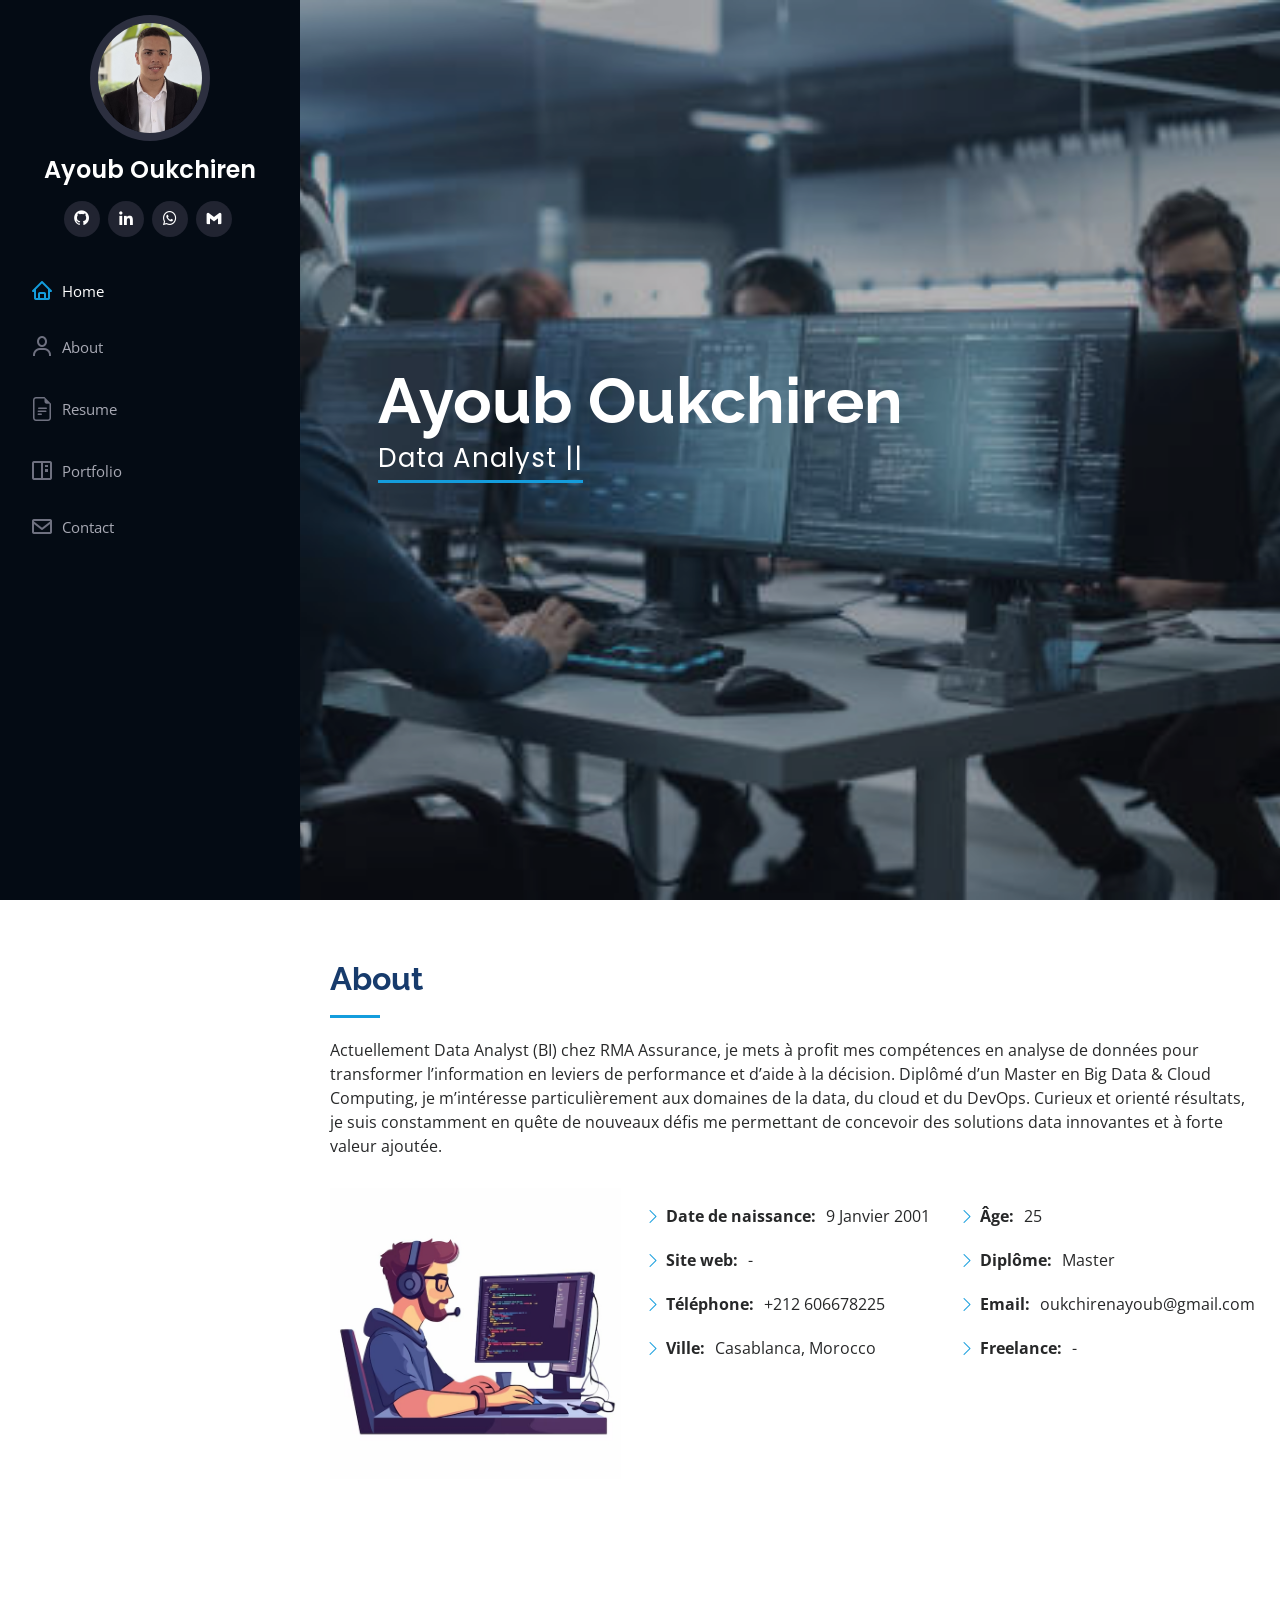
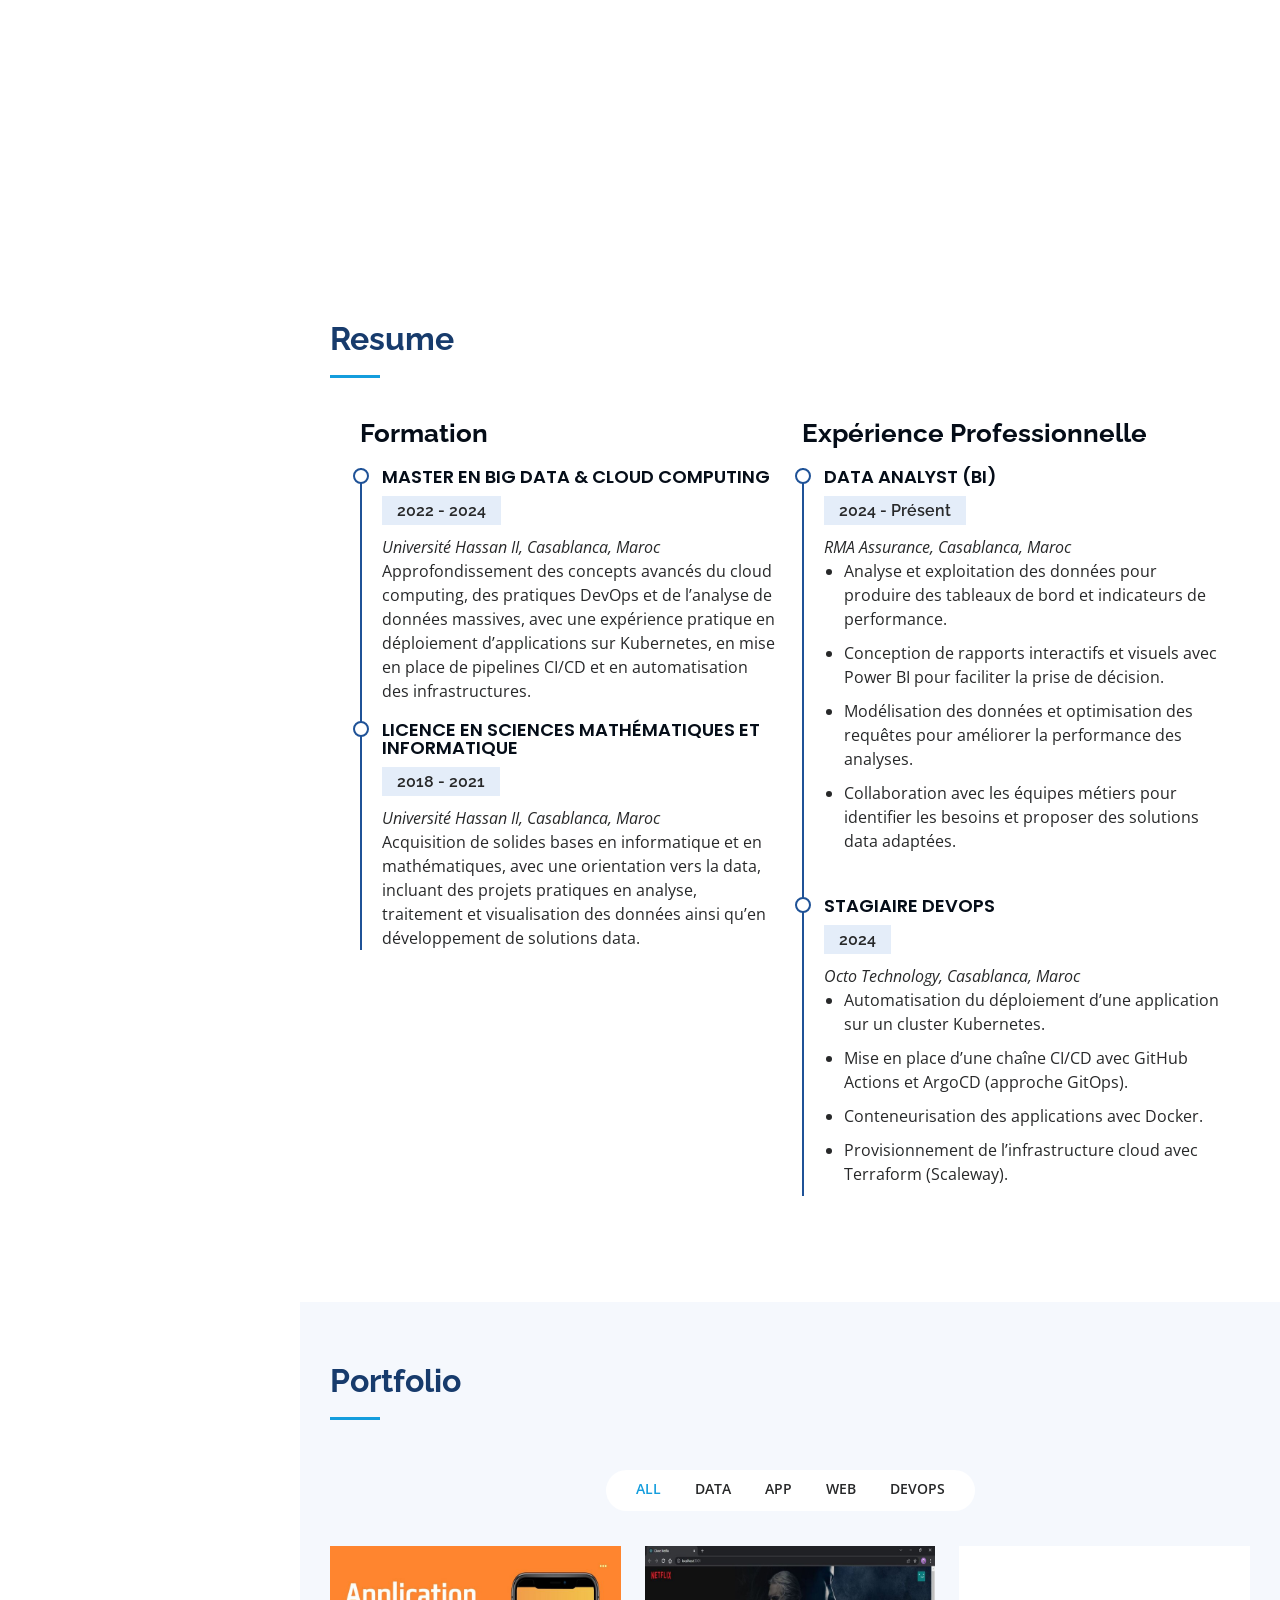
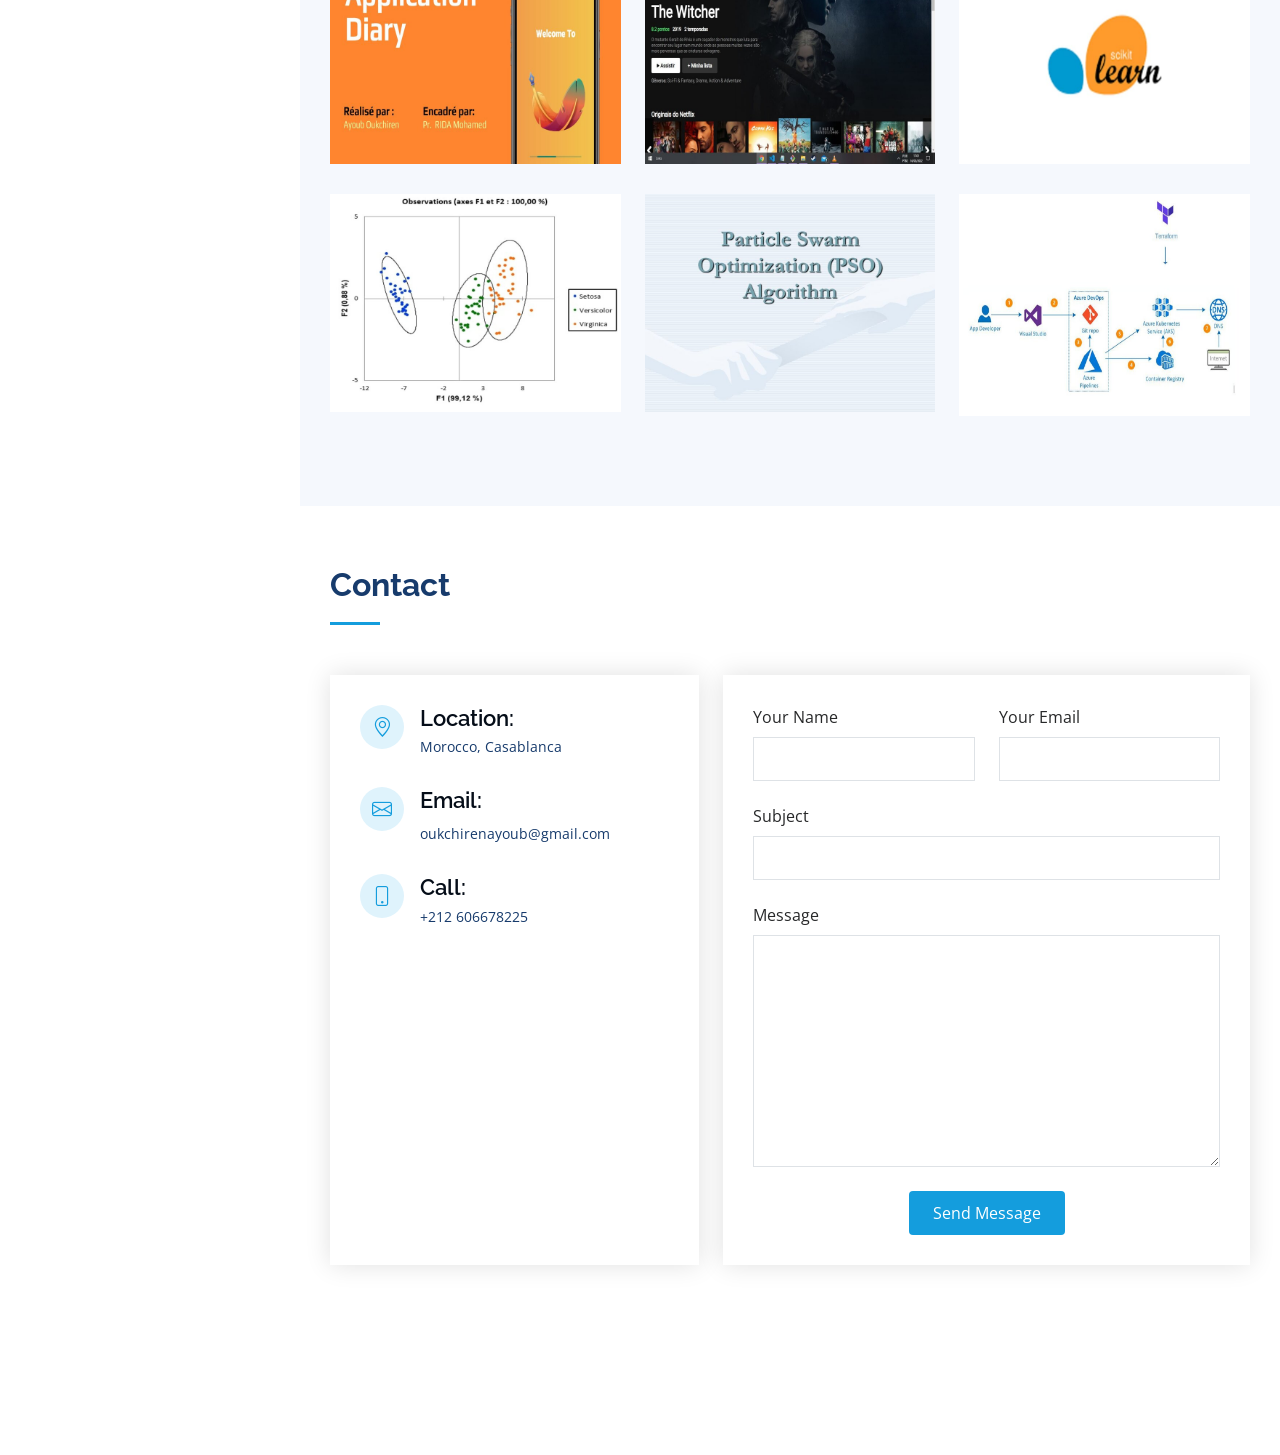
==== commit 14fdb045: "Update index.html" ====
--- a/index.html
+++ b/index.html
@@ -140,7 +140,7 @@
   </div><!-- End Resume Item -->
 
   <div class="resume-item">
-    <h4>Licence en Sciences Mathématiques et Informatique, option Réseaux et Systèmes</h4>
+    <h4>Licence en Sciences Mathématiques et Informatique</h4>
     <h5>2018 - 2021</h5>
     <p><em>Université Hassan II, Casablanca, Maroc</em></p>
     <p>Acquisition de solides bases en informatique et en mathématiques, avec une orientation vers la data, incluant des projets pratiques en analyse, traitement et visualisation des données ainsi qu’en développement de solutions data.</p>
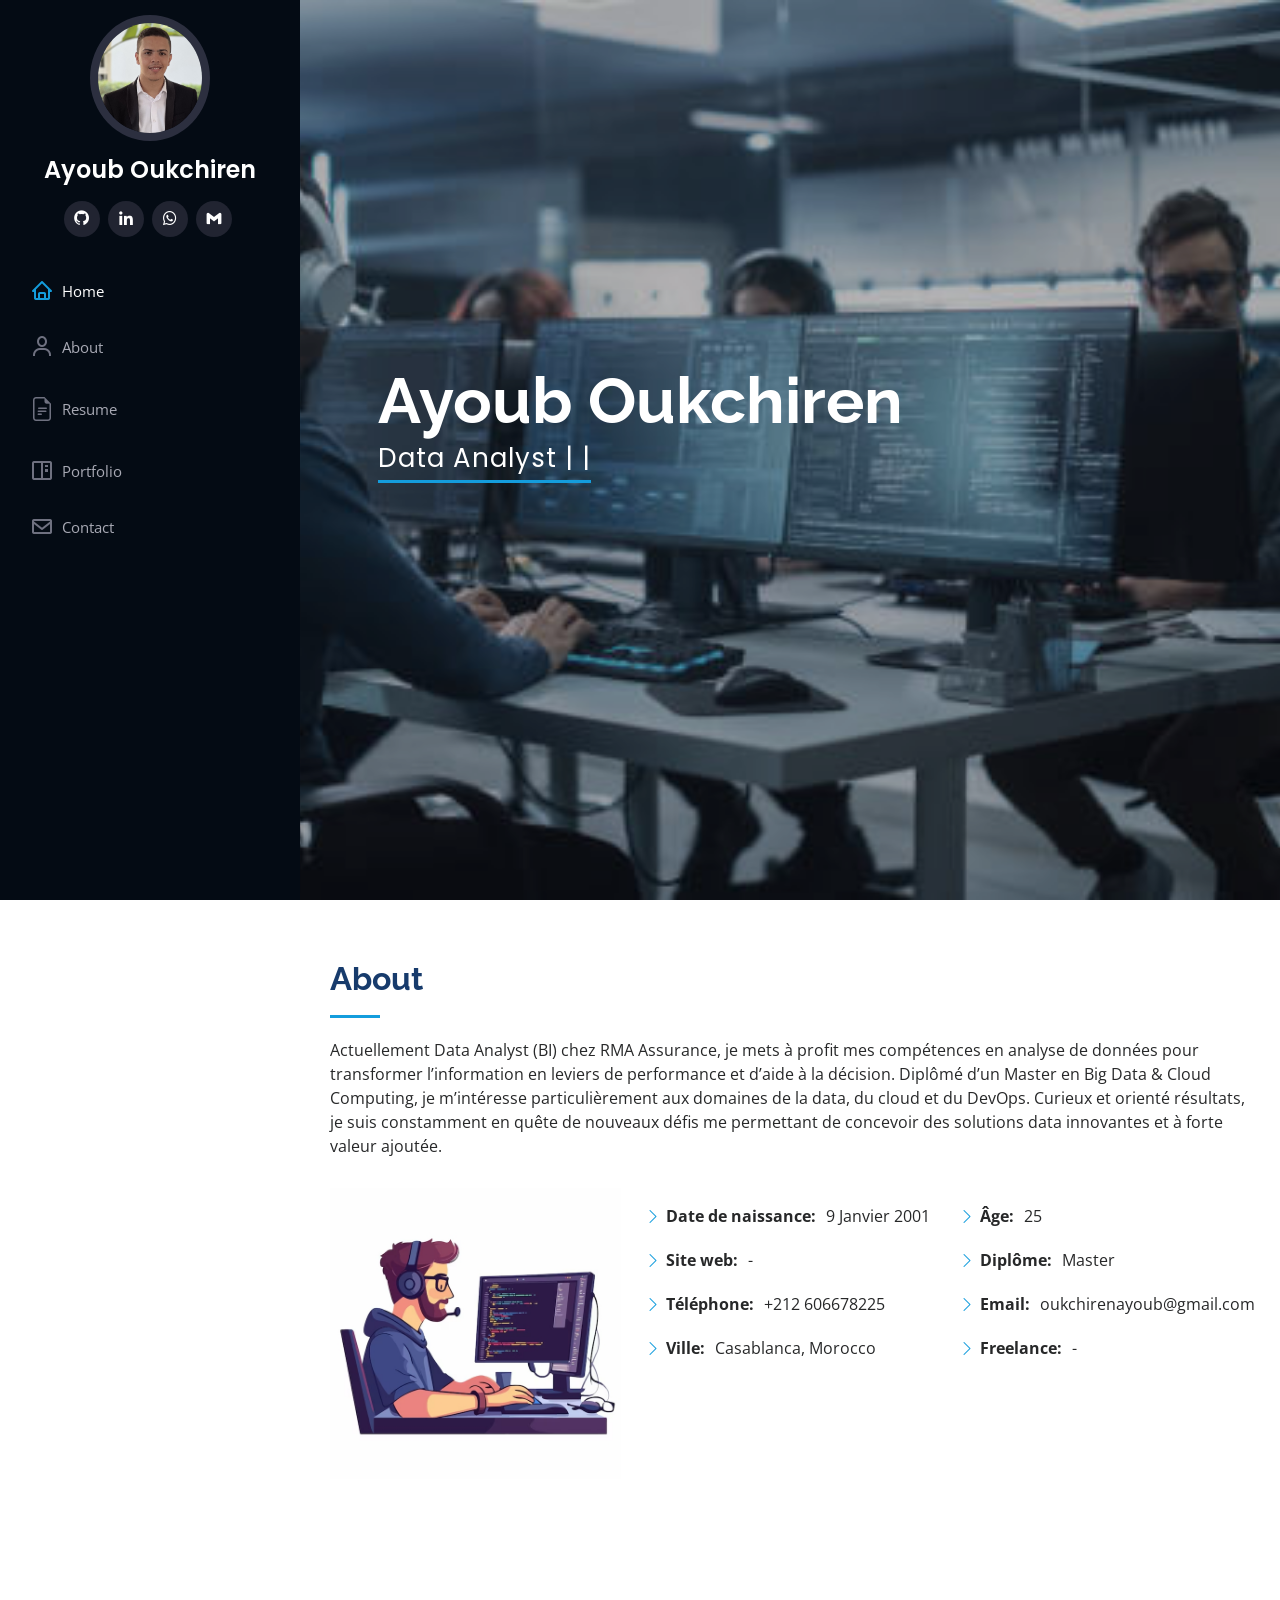
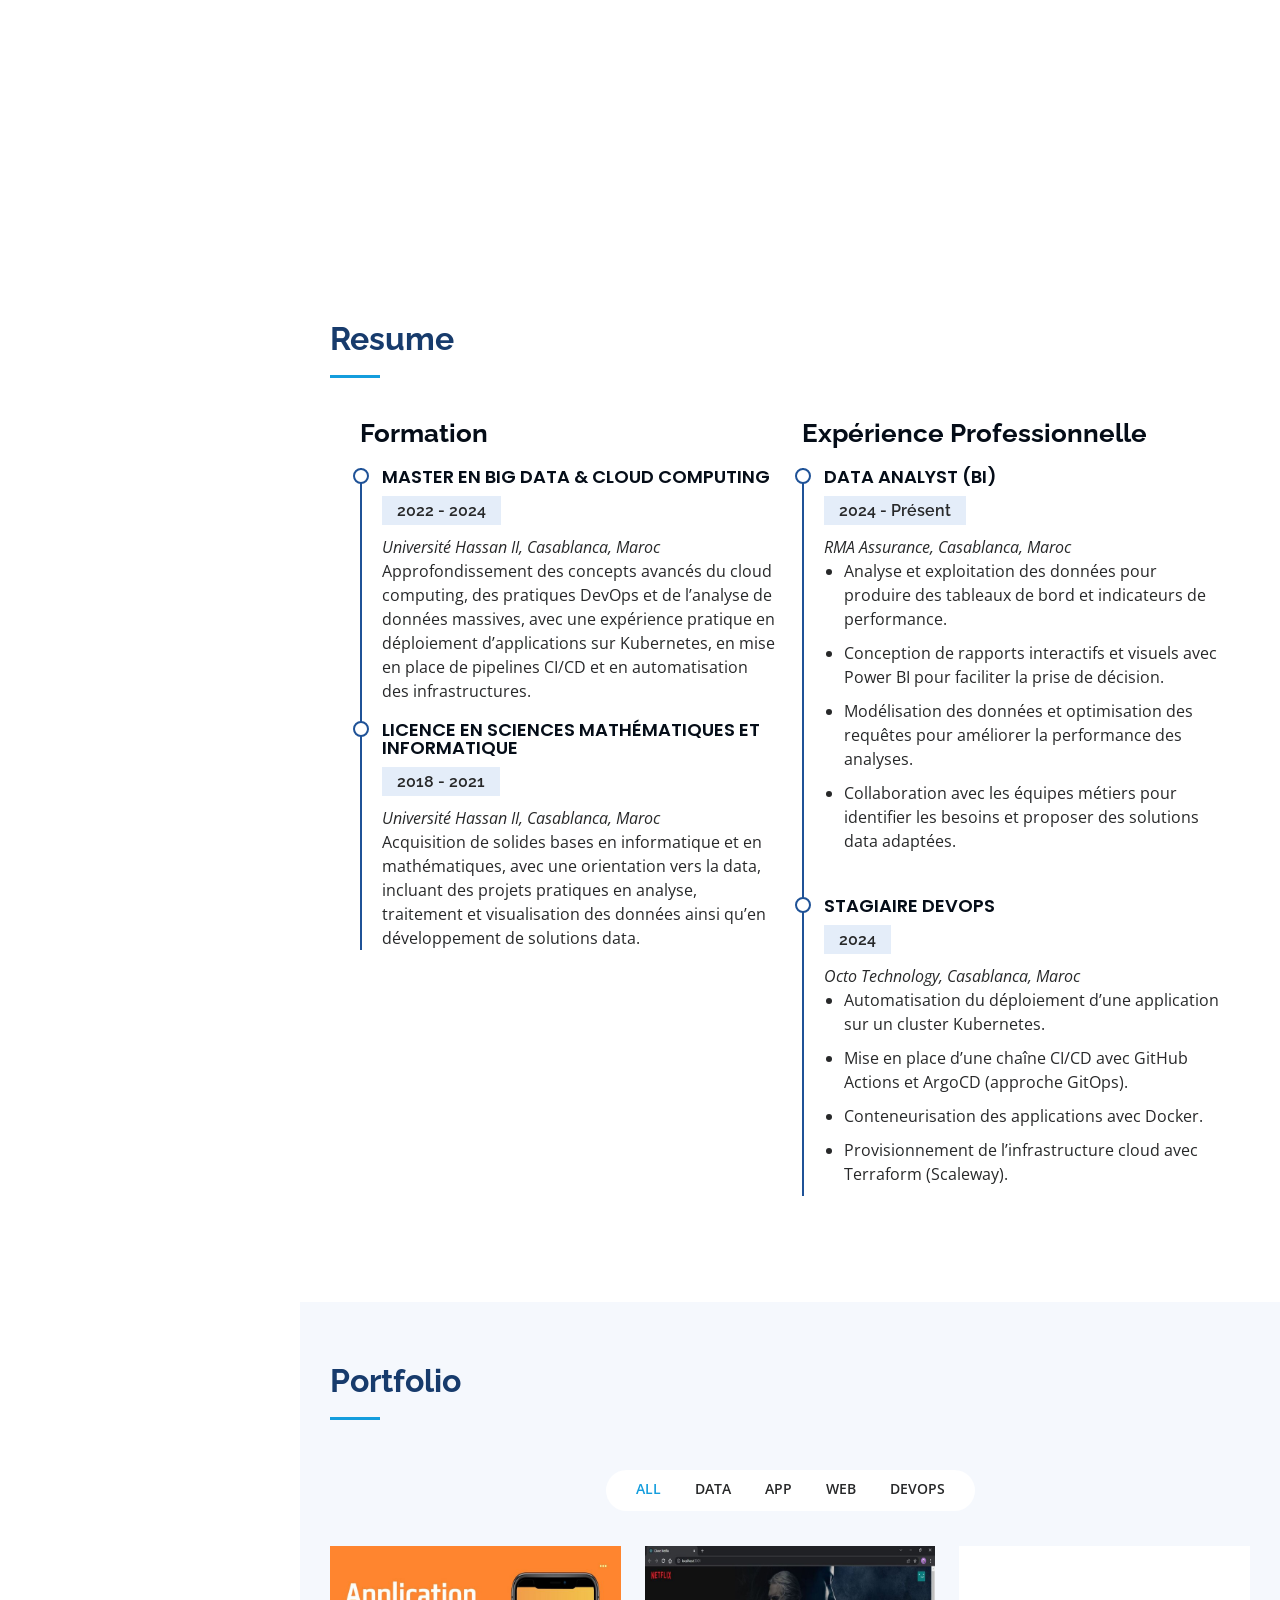
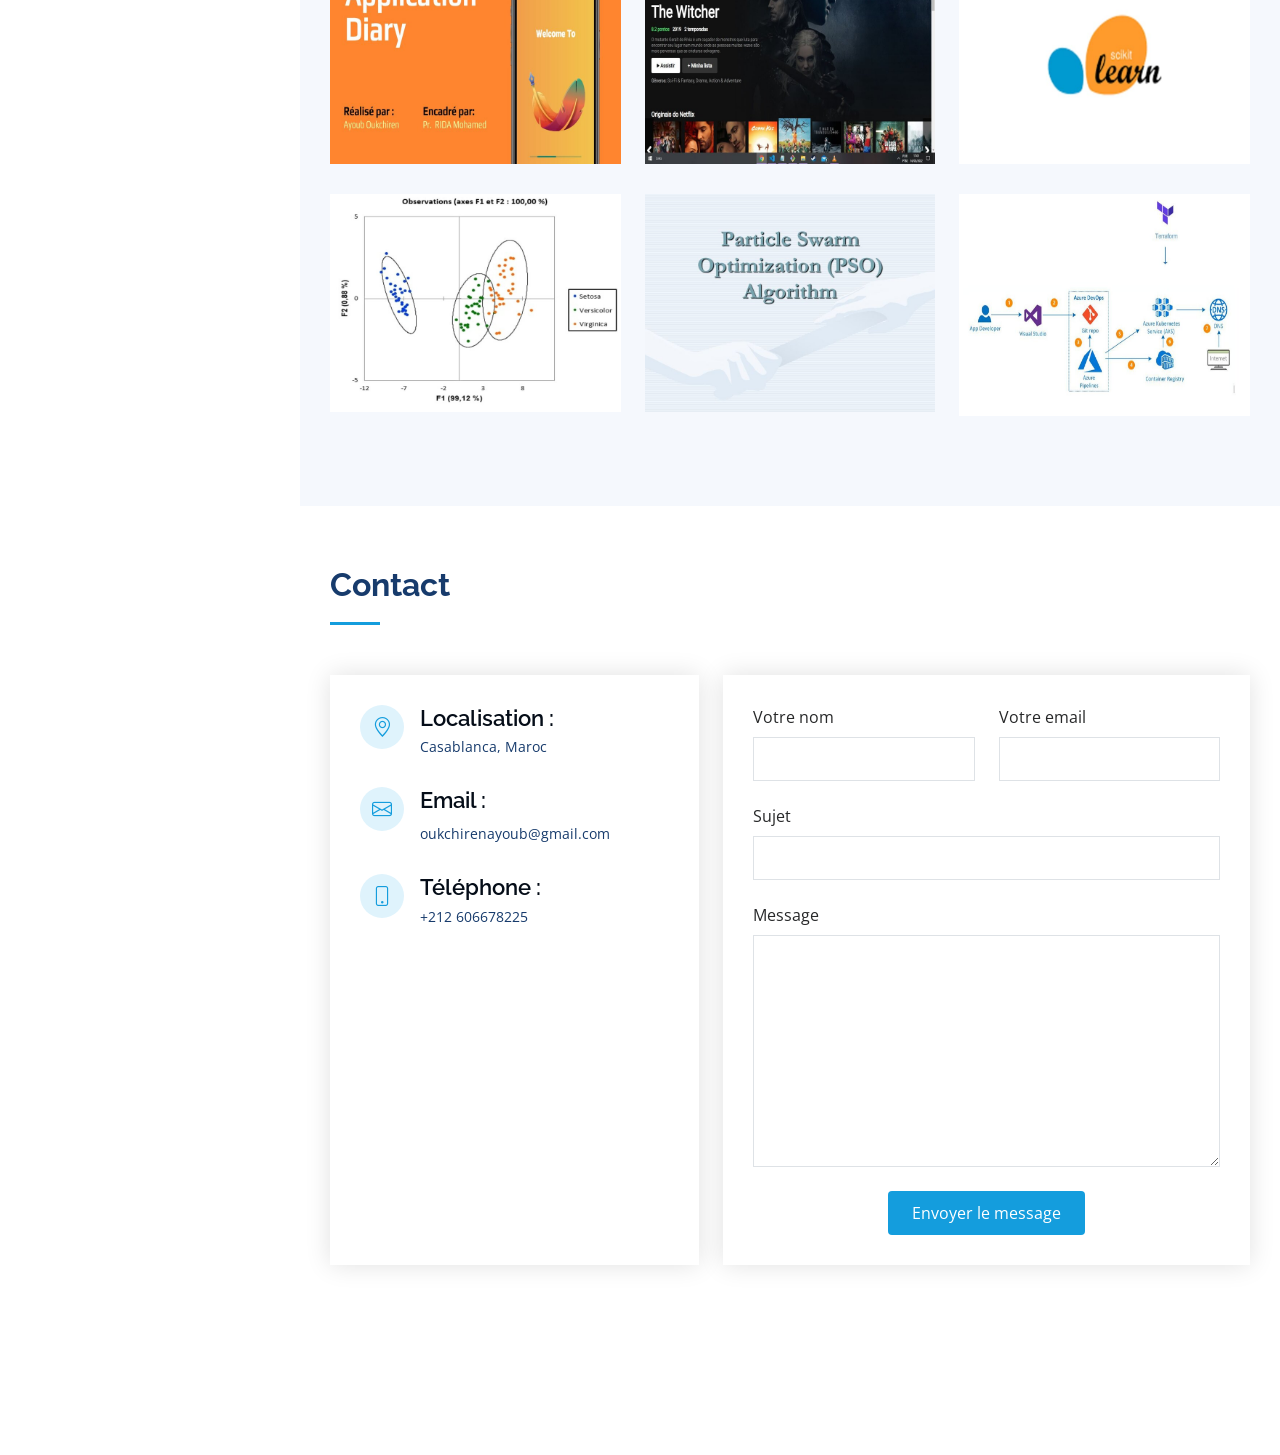
==== commit 968a3f80: "contact" ====
--- a/index.html
+++ b/index.html
@@ -282,73 +282,82 @@
 
 
 
-    <!-- ======= Contact Section ======= -->
-    <section id="contact" class="contact">
-      <div class="container">
-
-        <div class="section-title">
-          <h2>Contact</h2>
-        </div>
-
-        <div class="row" data-aos="fade-in">
-
-          <div class="col-lg-5 d-flex align-items-stretch">
-            <div class="info">
-              <div class="address">
-                <i class="bi bi-geo-alt"></i>
-                <h4>Location:</h4>
-                <p>Morocco, Casablanca</p>
-              </div>
-
-              <div class="email">
-                <i class="bi bi-envelope"></i>
-                <h4>Email:</h4>
-                <p>oukchirenayoub@gmail.com</p>
-              </div>
-
-              <div class="phone">
-                <i class="bi bi-phone"></i>
-                <h4>Call:</h4>
-                <p>+212 606678225</p>
-              </div>
-
-            </div>
-
-          </div>
-
-          <div class="col-lg-7 mt-5 mt-lg-0 d-flex align-items-stretch">
-            <form action="forms/contact.php" method="post" role="form" class="php-email-form">
-              <div class="row">
-                <div class="form-group col-md-6">
-                  <label for="name">Your Name</label>
-                  <input type="text" name="name" class="form-control" id="name" required>
-                </div>
-                <div class="form-group col-md-6">
-                  <label for="name">Your Email</label>
-                  <input type="email" class="form-control" name="email" id="email" required>
-                </div>
-              </div>
-              <div class="form-group">
-                <label for="name">Subject</label>
-                <input type="text" class="form-control" name="subject" id="subject" required>
-              </div>
-              <div class="form-group">
-                <label for="name">Message</label>
-                <textarea class="form-control" name="message" rows="10" required></textarea>
-              </div>
-              <div class="my-3">
-                <div class="loading">Loading</div>
-                <div class="error-message"></div>
-                <div class="sent-message">Your message has been sent. Thank you!</div>
-              </div>
-              <div class="text-center"><button type="submit">Send Message</button></div>
-            </form>
-          </div>
-
-        </div>
-
-      </div>
-    </section><!-- End Contact Section -->
+    <!-- ======= Section Contact ======= -->
+<section id="contact" class="contact">
+  <div class="container">
+
+    <div class="section-title">
+      <h2>Contact</h2>
+    </div>
+
+    <div class="row" data-aos="fade-in">
+
+      <div class="col-lg-5 d-flex align-items-stretch">
+        <div class="info">
+          
+          <div class="address">
+            <i class="bi bi-geo-alt"></i>
+            <h4>Localisation :</h4>
+            <p>Casablanca, Maroc</p>
+          </div>
+
+          <div class="email">
+            <i class="bi bi-envelope"></i>
+            <h4>Email :</h4>
+            <p>oukchirenayoub@gmail.com</p>
+          </div>
+
+          <div class="phone">
+            <i class="bi bi-phone"></i>
+            <h4>Téléphone :</h4>
+            <p>+212 606678225</p>
+          </div>
+
+        </div>
+      </div>
+
+      <div class="col-lg-7 mt-5 mt-lg-0 d-flex align-items-stretch">
+        <form action="forms/contact.php" method="post" role="form" class="php-email-form">
+          
+          <div class="row">
+            <div class="form-group col-md-6">
+              <label for="name">Votre nom</label>
+              <input type="text" name="name" class="form-control" id="name" required>
+            </div>
+            
+            <div class="form-group col-md-6">
+              <label for="email">Votre email</label>
+              <input type="email" class="form-control" name="email" id="email" required>
+            </div>
+          </div>
+
+          <div class="form-group">
+            <label for="subject">Sujet</label>
+            <input type="text" class="form-control" name="subject" id="subject" required>
+          </div>
+
+          <div class="form-group">
+            <label for="message">Message</label>
+            <textarea class="form-control" name="message" rows="10" required></textarea>
+          </div>
+
+          <div class="my-3">
+            <div class="loading">Chargement...</div>
+            <div class="error-message"></div>
+            <div class="sent-message">Votre message a été envoyé. Merci !</div>
+          </div>
+
+          <div class="text-center">
+            <button type="submit">Envoyer le message</button>
+          </div>
+
+        </form>
+      </div>
+
+    </div>
+
+  </div>
+</section><!-- Fin Section Contact -->
 
   </main><!-- End #main -->
 
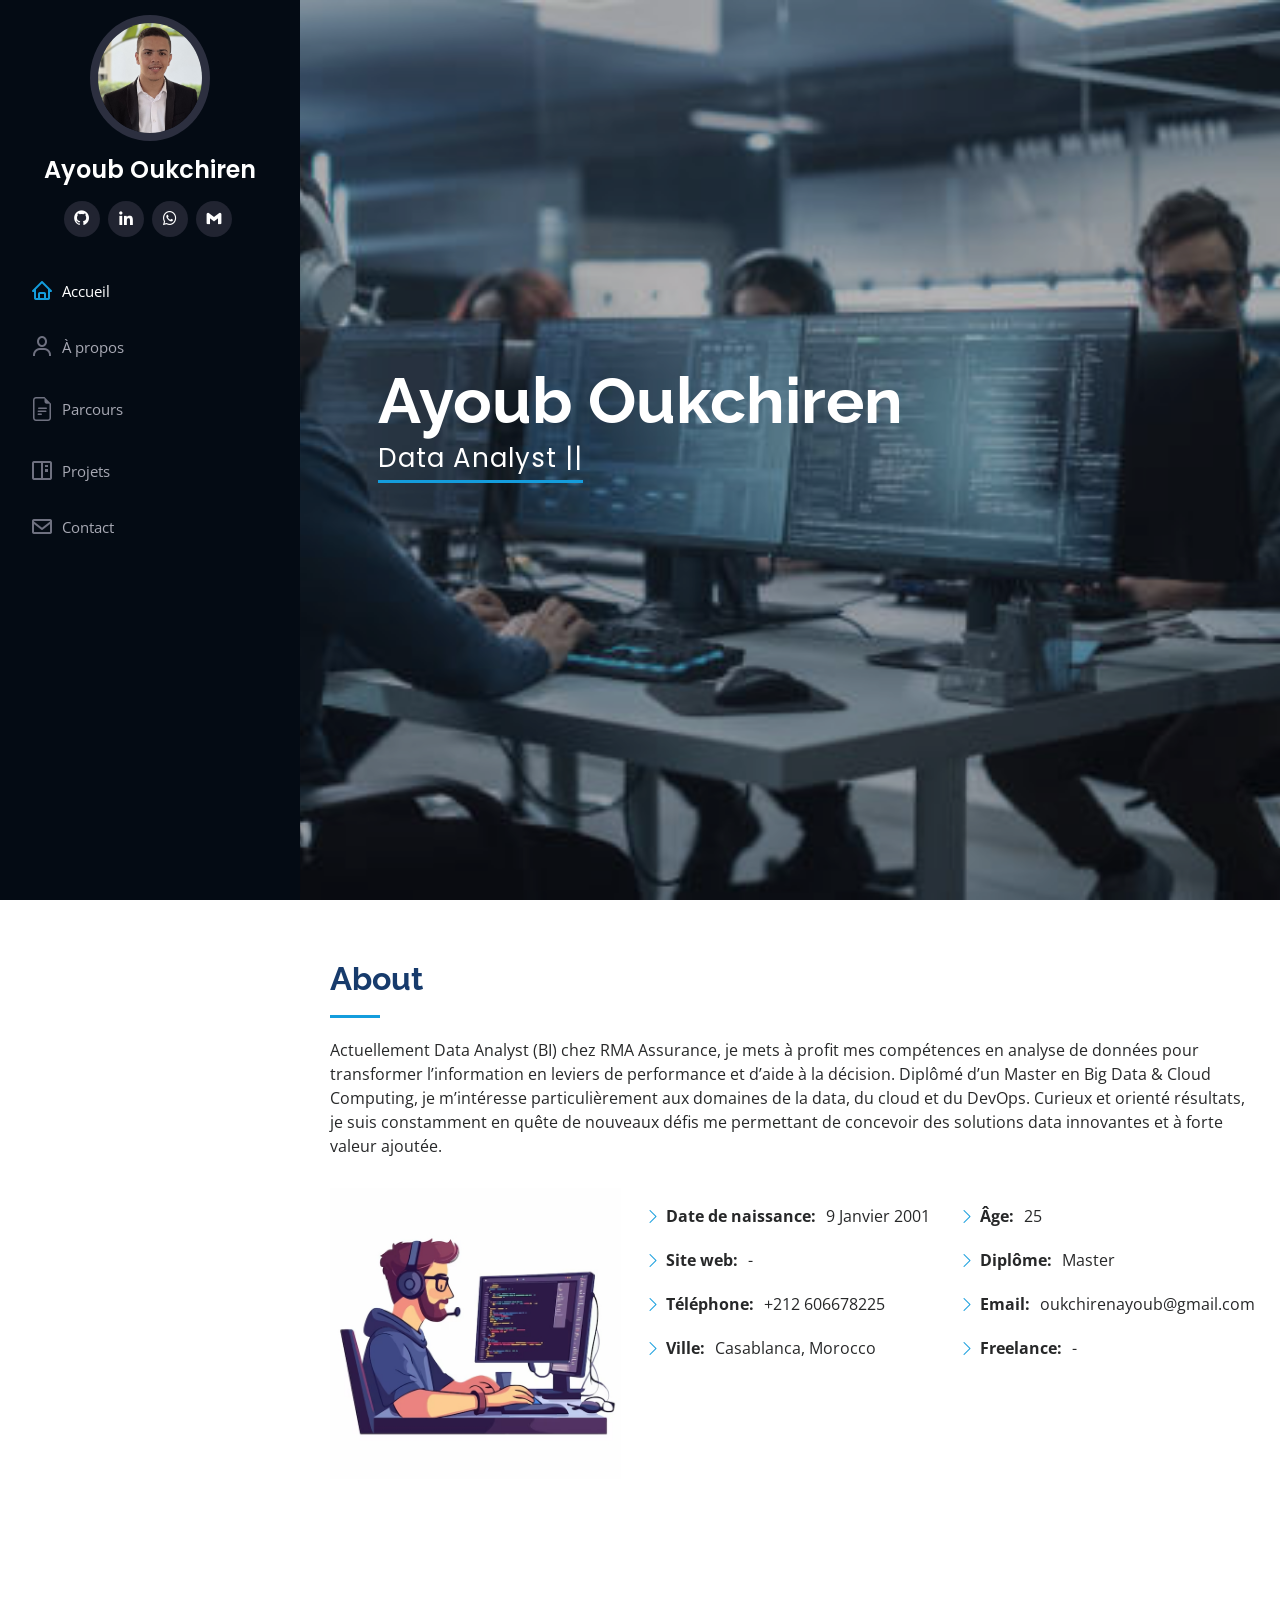
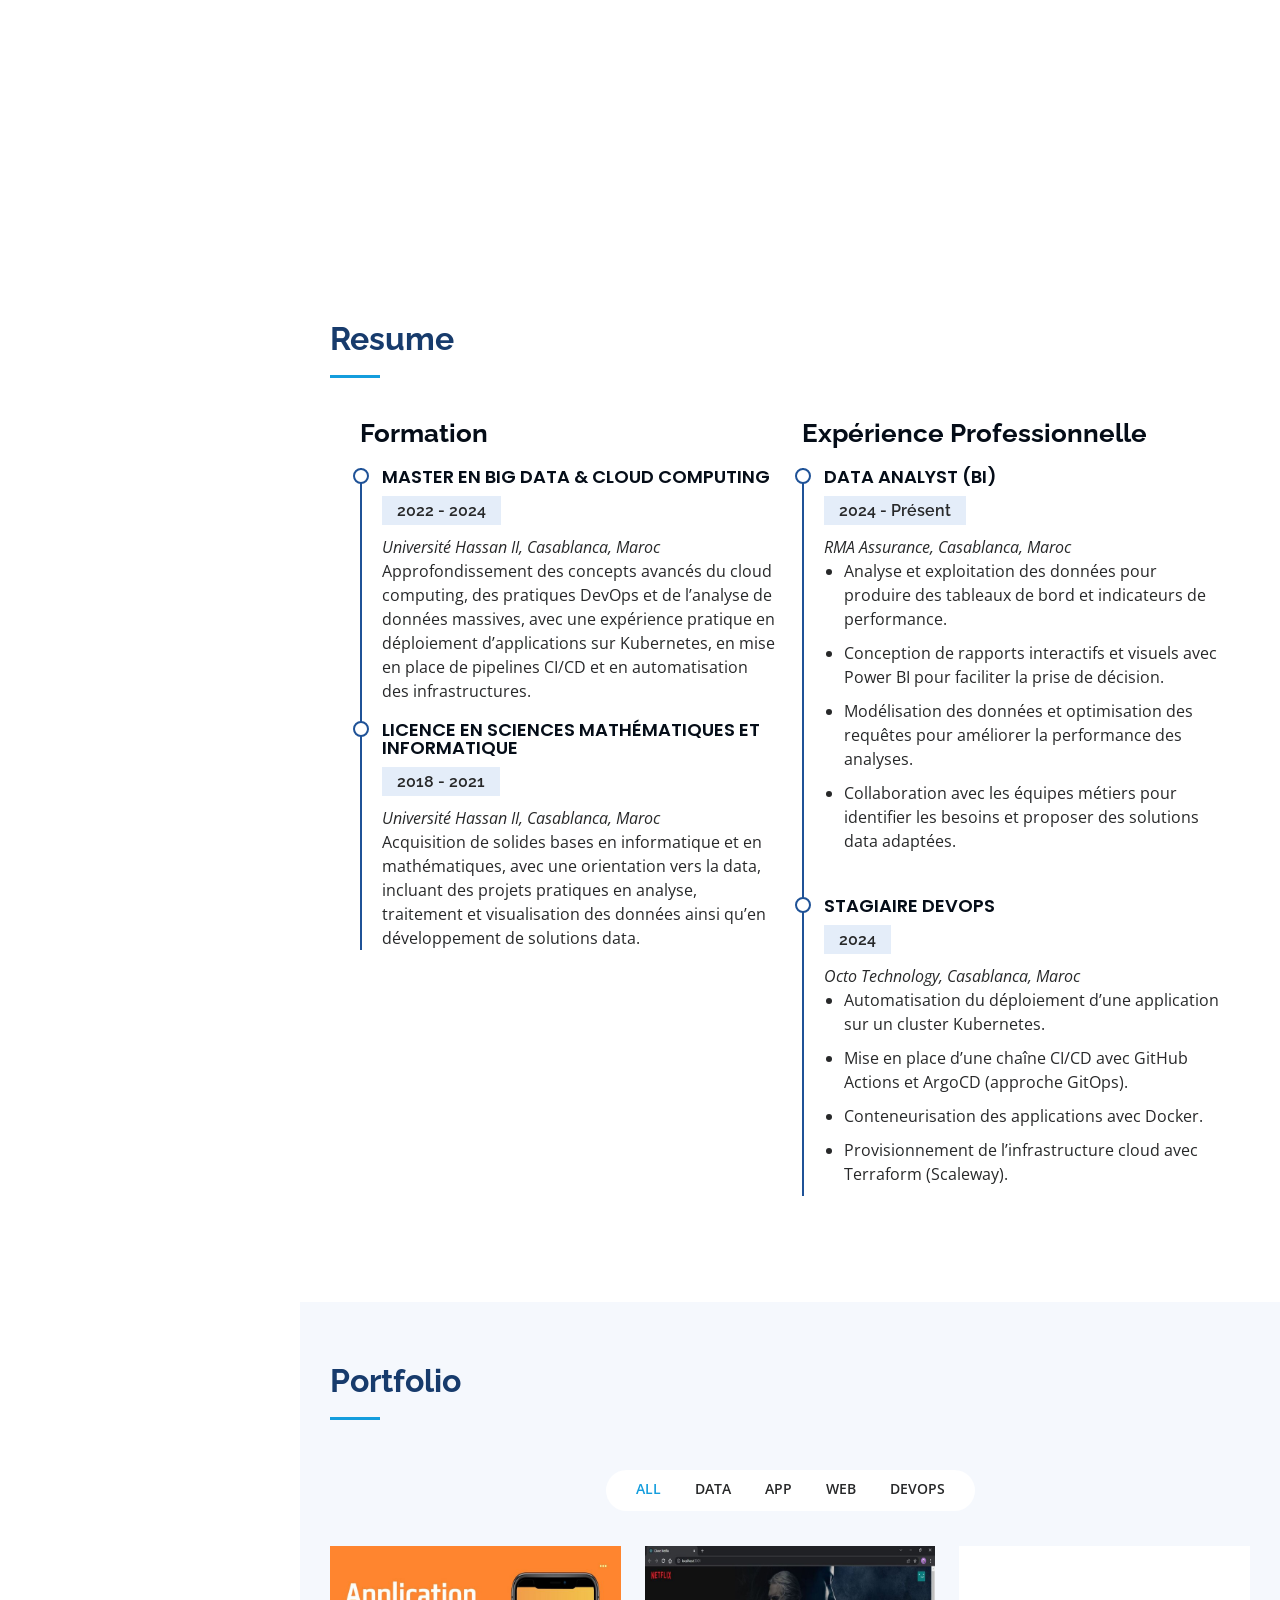
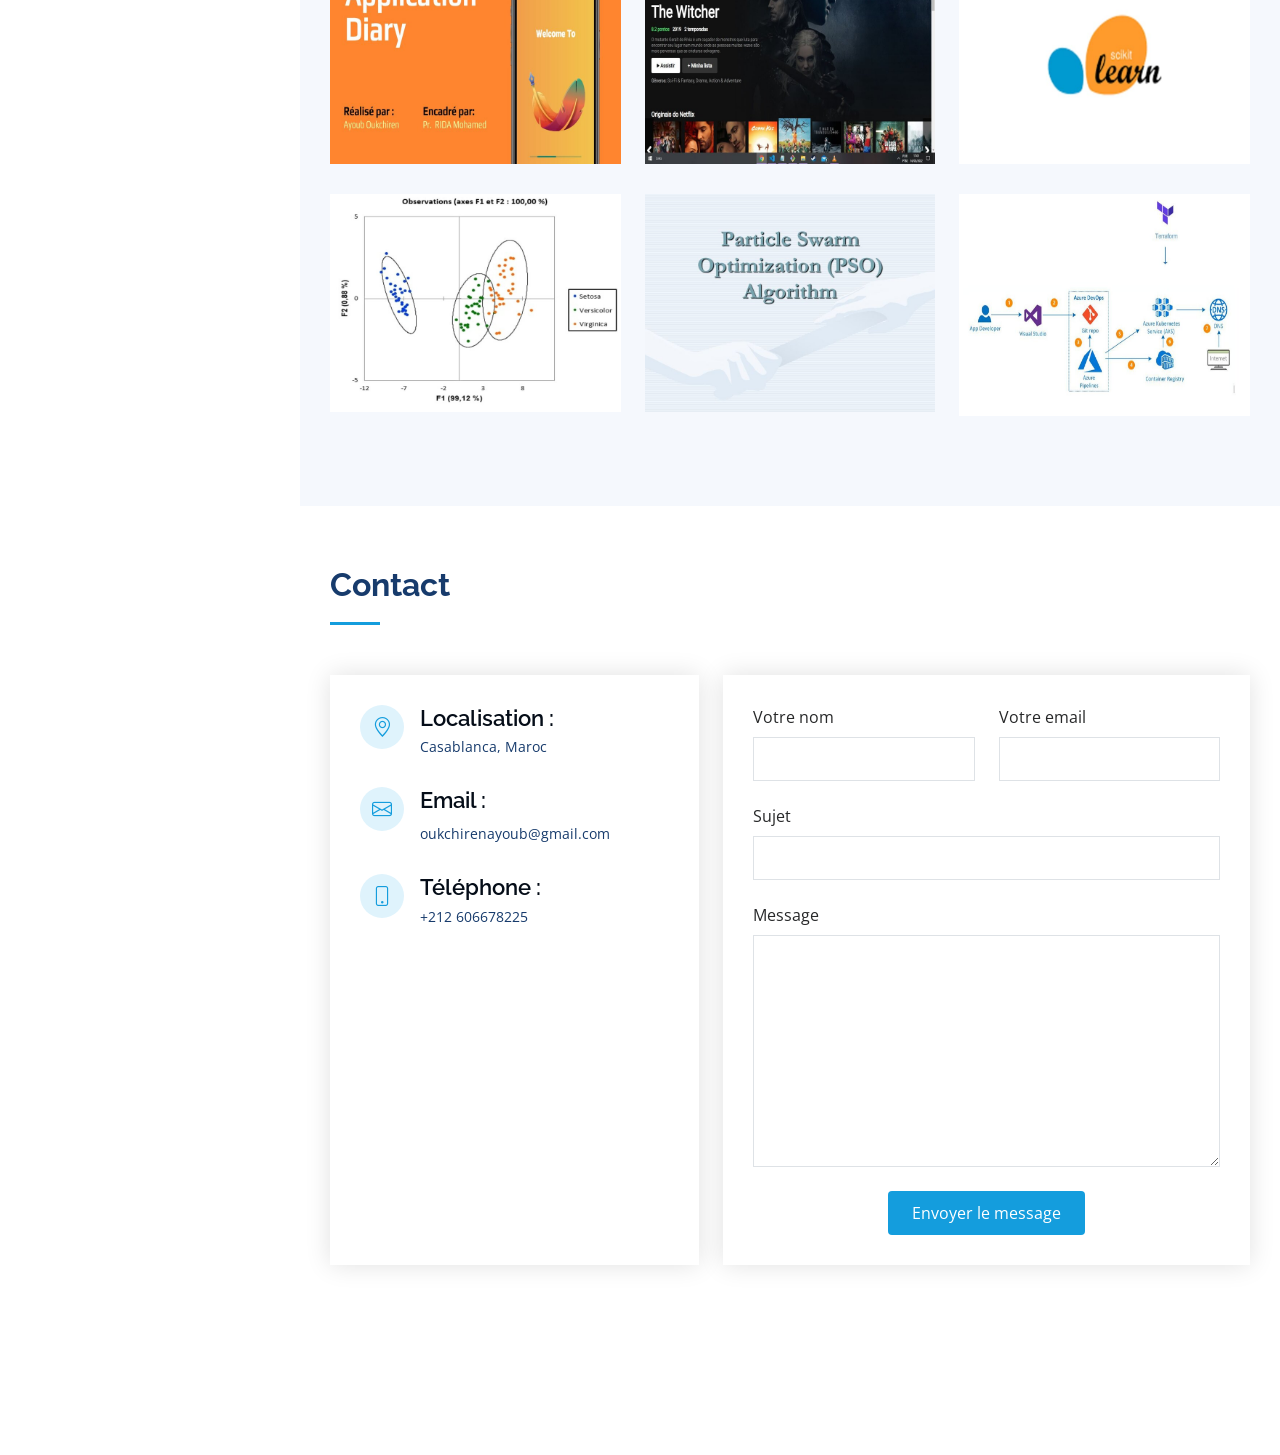
==== commit c10c6b7c: "Update index.html" ====
--- a/index.html
+++ b/index.html
@@ -52,11 +52,11 @@
 
       <nav id="navbar" class="nav-menu navbar">
         <ul>
-          <li><a href="#hero" class="nav-link scrollto active"><i class="bx bx-home"></i> <span>Home</span></a></li>
-          <li><a href="#about" class="nav-link scrollto "><i class="bx bx-user"></i> <span>About</span></a></li>
+          <li><a href="#hero" class="nav-link scrollto active"><i class="bx bx-home"></i> <span>Accueil</span></a></li>
+          <li><a href="#about" class="nav-link scrollto "><i class="bx bx-user"></i> <span>À propos</span></a></li>
           
-          <li><a href="#resume"><i class="bi bi-file-earmark-text navicon"></i> Resume</a></li>
-          <li><a href="#portfolio" class="nav-link scrollto"><i class="bx bx-book-content"></i> <span>Portfolio</span></a></li>
+          <li><a href="#resume"><i class="bi bi-file-earmark-text navicon"></i>Parcours</a></li>
+          <li><a href="#portfolio" class="nav-link scrollto"><i class="bx bx-book-content"></i> <span>Projets</span></a></li>
           <li><a href="#contact" class="nav-link scrollto"><i class="bx bx-envelope"></i> <span>Contact</span></a></li>
         </ul>
       </nav><!-- .nav-menu -->
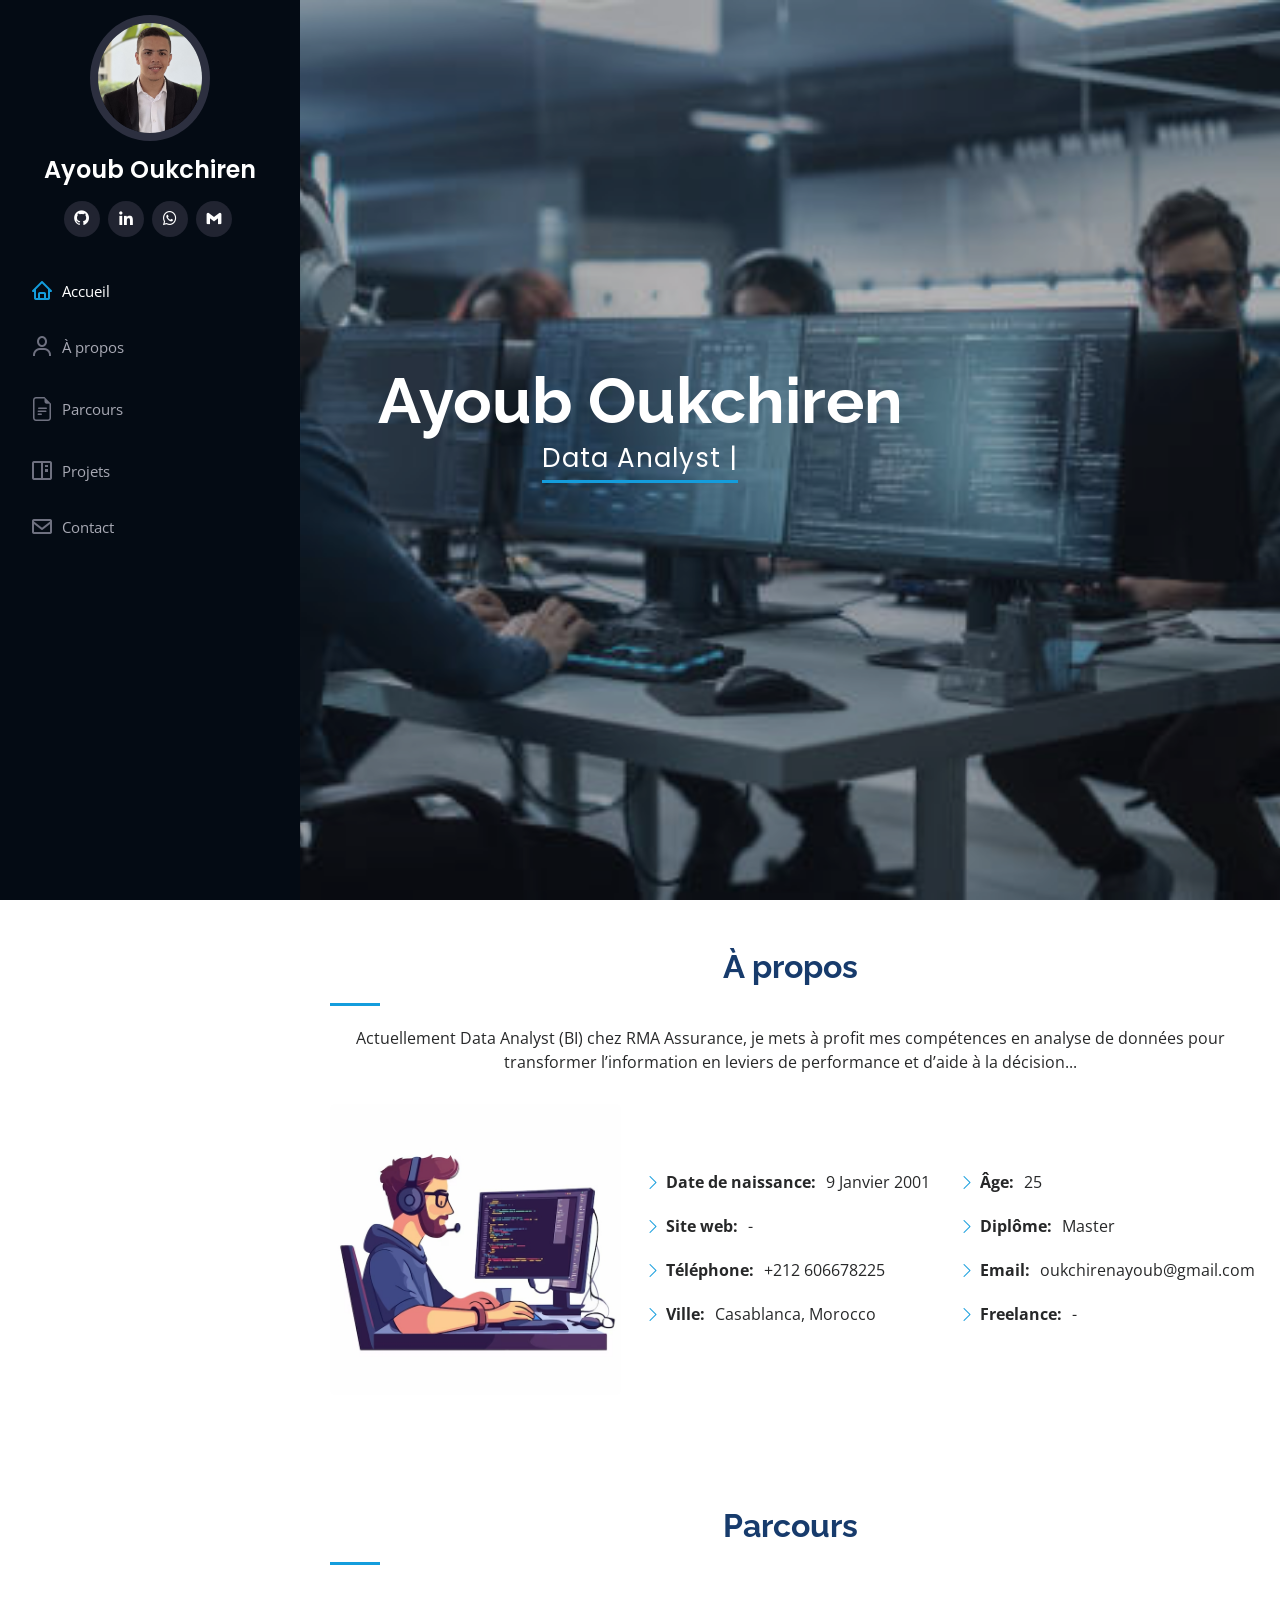
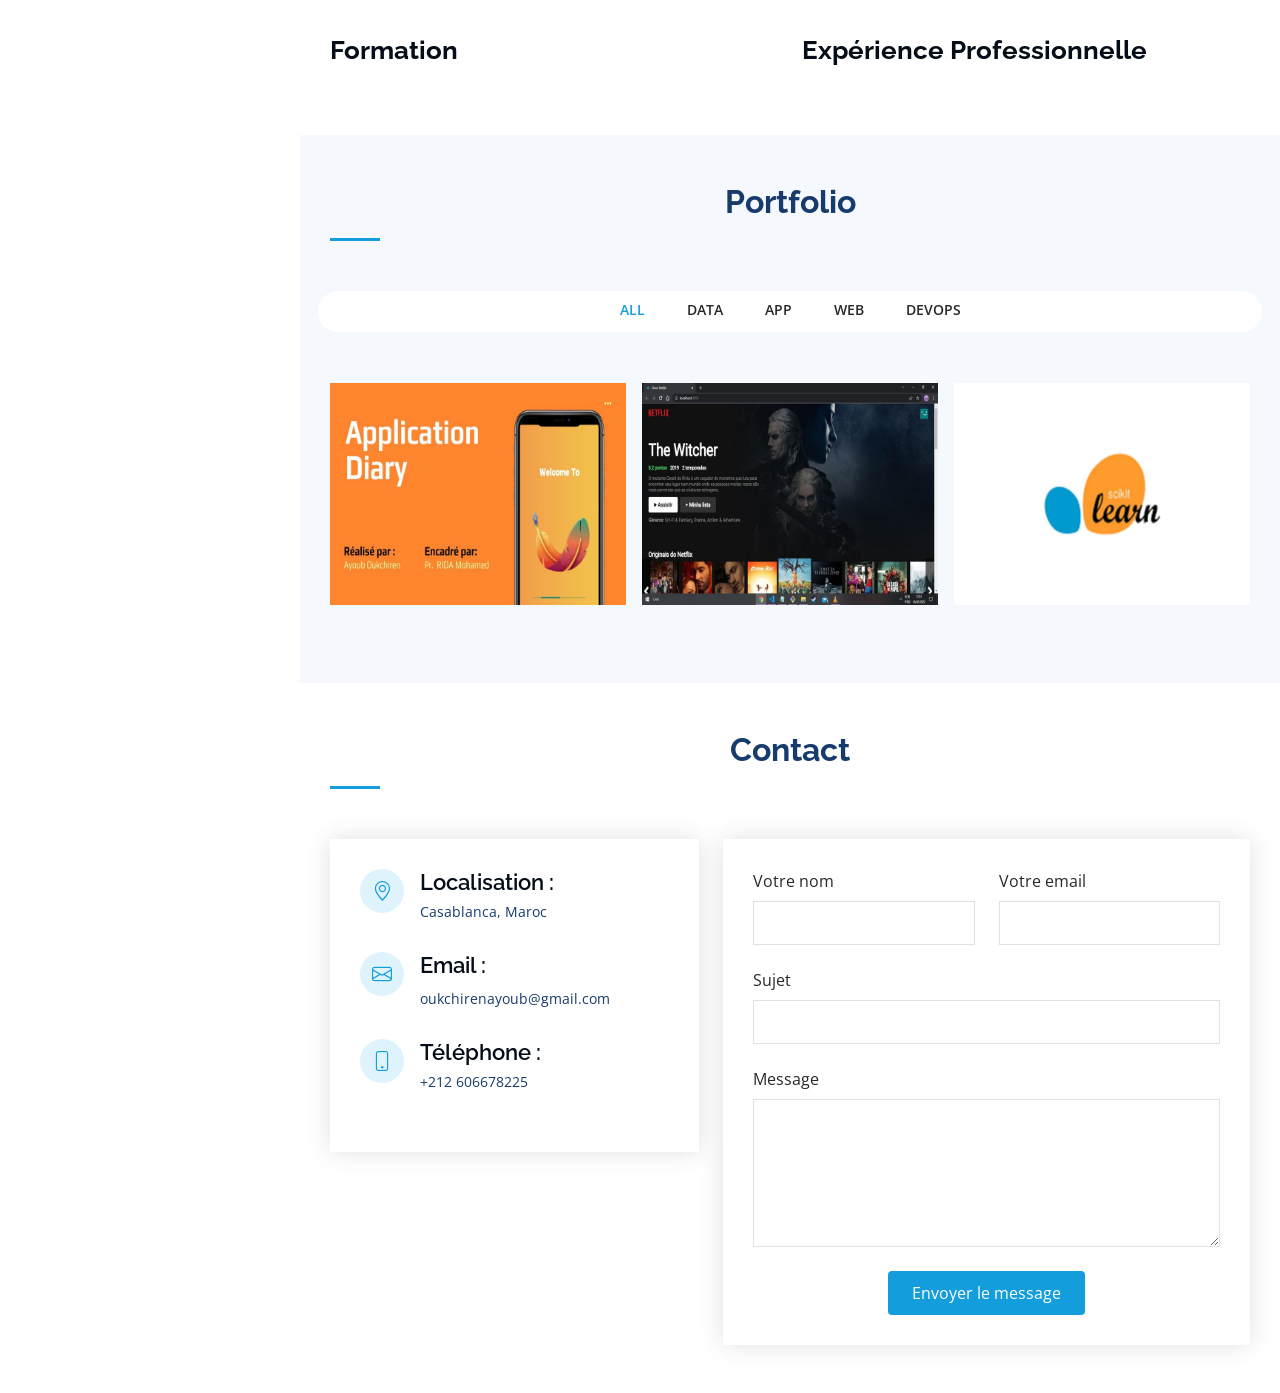
==== commit 21be57cd: "all" ====
--- a/index.html
+++ b/index.html
@@ -1,20 +1,14 @@
 <!DOCTYPE html>
-<html lang="en">
+<html lang="fr">
 
 <head>
   <meta charset="utf-8">
   <meta content="width=device-width, initial-scale=1.0" name="viewport">
 
   <title>Portfolio Ayoub Oukchiren</title>
-  <meta content="" name="description">
-  <meta content="" name="keywords">
-
-  <!-- Favicons -->
-  <link href="assets/img/favicon.png" rel="icon">
-  <link href="assets/img/apple-touch-icon.png" rel="apple-touch-icon">
 
   <!-- Google Fonts -->
-  <link href="https://fonts.googleapis.com/css?family=Open+Sans:300,300i,400,400i,600,600i,700,700i|Raleway:300,300i,400,400i,500,500i,600,600i,700,700i|Poppins:300,300i,400,400i,500,500i,600,600i,700,700i" rel="stylesheet">
+  <link href="https://fonts.googleapis.com/css?family=Open+Sans:300,400,600,700|Raleway:300,400,500,600,700|Poppins:300,400,500,600,700" rel="stylesheet">
 
   <!-- Vendor CSS Files -->
   <link href="assets/vendor/aos/aos.css" rel="stylesheet">
@@ -24,84 +18,114 @@
   <link href="assets/vendor/glightbox/css/glightbox.min.css" rel="stylesheet">
   <link href="assets/vendor/swiper/swiper-bundle.min.css" rel="stylesheet">
 
-  <!-- Template Main CSS File -->
+  <!-- Main CSS -->
   <link href="assets/css/style.css" rel="stylesheet">
 
-
+  <style>
+    /* Ajustement responsive spécifique */
+    .hero-container {
+      text-align: center;
+      padding: 2rem;
+    }
+
+    #about img {
+      max-width: 100%;
+      height: auto;
+      margin-bottom: 1rem;
+    }
+
+    .portfolio-wrap img {
+      width: 100%;
+      height: auto;
+    }
+
+    @media (max-width: 768px) {
+      .profile {
+        text-align: center;
+      }
+
+      .social-links a {
+        margin: 0 5px;
+      }
+
+      .resume-item ul {
+        padding-left: 1rem;
+      }
+
+      #contact .info {
+        margin-bottom: 2rem;
+      }
+    }
+  </style>
 </head>
 
 <body>
 
-  <!-- ======= Mobile nav toggle button ======= -->
+  <!-- Mobile nav toggle button -->
   <i class="bi bi-list mobile-nav-toggle d-xl-none"></i>
 
-  <!-- ======= Header ======= -->
+  <!-- Header -->
   <header id="header">
     <div class="d-flex flex-column">
 
-      <div class="profile">
+      <div class="profile text-center">
         <img src="assets/img/profile-img.jpg" alt="" class="img-fluid rounded-circle">
-        <h1 class="text-light"><a href="index.html">Ayoub Oukchiren</a></h1>
-        <div class="social-links mt-3 text-center">
+        <h1 class="text-light"><a href="#hero">Ayoub Oukchiren</a></h1>
+        <div class="social-links mt-3">
           <a href="https://github.com/ayoubouk" class="facebook"><i class="bx bxl-github"></i></a>
           <a href="https://www.linkedin.com/in/ayoub-oukchiren-08646b20a" class="linkedin"><i class="bx bxl-linkedin"></i></a>
-          <a href="#" class="google-plus"><i class="bx bxl-whatsapp"></i></a>
-          <a href="#" class="instagram"><i class="bx bxl-gmail"></i></a>
+          <a href="#" class="whatsapp"><i class="bx bxl-whatsapp"></i></a>
+          <a href="#" class="gmail"><i class="bx bxl-gmail"></i></a>
         </div>
       </div>
 
       <nav id="navbar" class="nav-menu navbar">
         <ul>
           <li><a href="#hero" class="nav-link scrollto active"><i class="bx bx-home"></i> <span>Accueil</span></a></li>
-          <li><a href="#about" class="nav-link scrollto "><i class="bx bx-user"></i> <span>À propos</span></a></li>
-          
+          <li><a href="#about" class="nav-link scrollto"><i class="bx bx-user"></i> <span>À propos</span></a></li>
           <li><a href="#resume"><i class="bi bi-file-earmark-text navicon"></i>Parcours</a></li>
           <li><a href="#portfolio" class="nav-link scrollto"><i class="bx bx-book-content"></i> <span>Projets</span></a></li>
           <li><a href="#contact" class="nav-link scrollto"><i class="bx bx-envelope"></i> <span>Contact</span></a></li>
         </ul>
-      </nav><!-- .nav-menu -->
+      </nav>
+
     </div>
-  </header><!-- End Header -->
-
-  <!-- ======= Hero Section ======= -->
+  </header>
+
+  <!-- Hero Section -->
   <section id="hero" class="d-flex flex-column justify-content-center align-items-center">
     <div class="hero-container" data-aos="fade-in">
       <h1>Ayoub Oukchiren</h1>
-      <p> <span class="typed" data-typed-items="Data Analyst | BI | Data Visualization"></span></p>
+      <p><span class="typed" data-typed-items="Data Analyst | BI | Data Visualization"></span></p>
     </div>
-  </section><!-- End Hero -->
+  </section>
 
   <main id="main">
 
-    <!-- ======= About Section ======= -->
-    <section id="about" class="about" >
-      <div class="container" style="height: 100vh;">
-
-        <div class="section-title">
-          <h2>About</h2>
-          <p>
-          Actuellement Data Analyst (BI) chez RMA Assurance, je mets à profit mes compétences en analyse de données pour transformer l’information en leviers de performance et d’aide à la décision. Diplômé d’un Master en Big Data & Cloud Computing, je m’intéresse particulièrement aux domaines de la data, du cloud et du DevOps. Curieux et orienté résultats, je suis constamment en quête de nouveaux défis me permettant de concevoir des solutions data innovantes et à forte valeur ajoutée.          </p>
-        </div>
-
-        <div class="row">
-          <div class="col-lg-4" data-aos="fade-right">
-            <img src="assets/img/developer.jpg" class="img-fluid" alt="">
-          </div>
-          <div class="col-lg-8 pt-4 pt-lg-0 content" data-aos="fade-left">
-            
-              
-            </p>
+    <!-- About Section -->
+    <section id="about" class="about py-5">
+      <div class="container">
+        <div class="section-title text-center">
+          <h2>À propos</h2>
+          <p>Actuellement Data Analyst (BI) chez RMA Assurance, je mets à profit mes compétences en analyse de données pour transformer l’information en leviers de performance et d’aide à la décision...</p>
+        </div>
+
+        <div class="row align-items-center">
+          <div class="col-lg-4 col-md-12 mb-4 mb-lg-0" data-aos="fade-right">
+            <img src="assets/img/developer.jpg" class="img-fluid rounded" alt="">
+          </div>
+          <div class="col-lg-8 col-md-12 content" data-aos="fade-left">
             <div class="row">
-              <div class="col-lg-6">
-                <ul>
+              <div class="col-md-6">
+                <ul class="list-unstyled">
                   <li><i class="bi bi-chevron-right"></i> <strong>Date de naissance:</strong> <span>9 Janvier 2001</span></li>
                   <li><i class="bi bi-chevron-right"></i> <strong>Site web:</strong> <span> - </span></li>
                   <li><i class="bi bi-chevron-right"></i> <strong>Téléphone:</strong> <span>+212 606678225</span></li>
                   <li><i class="bi bi-chevron-right"></i> <strong>Ville:</strong> <span>Casablanca, Morocco</span></li>
                 </ul>
-              </div> 
-              <div class="col-lg-6">
-                <ul>
+              </div>
+              <div class="col-md-6">
+                <ul class="list-unstyled">
                   <li><i class="bi bi-chevron-right"></i> <strong>Âge:</strong> <span>25</span></li>
                   <li><i class="bi bi-chevron-right"></i> <strong>Diplôme:</strong> <span>Master</span></li>
                   <li><i class="bi bi-chevron-right"></i> <strong>Email:</strong> <span>oukchirenayoub@gmail.com</span></li>
@@ -109,259 +133,123 @@
                 </ul>
               </div>
             </div>
-           
-          </div>
-        </div>
-
-      </div>
-    
-
-      <!-- Resume Section -->
-    <section id="resume" class="resume section">
-
-      <!-- Section Title -->
-      <div class="container section-title" data-aos="fade-up">
-        <h2>Resume</h2>
-        <p></p>
-
-      <div class="container">
-
+          </div>
+        </div>
+      </div>
+    </section>
+
+    <!-- Resume Section -->
+    <section id="resume" class="resume section py-5">
+      <div class="container">
+        <div class="section-title text-center" data-aos="fade-up">
+          <h2>Parcours</h2>
+        </div>
         <div class="row">
-
-          <div class="col-lg-6" data-aos="fade-up" data-aos-delay="100">
-  
-  <h3 class="resume-title">Formation</h3>
-  
-  <div class="resume-item">
-    <h4>Master en Big Data &amp; Cloud Computing</h4>
-    <h5>2022 - 2024</h5>
-    <p><em>Université Hassan II, Casablanca, Maroc</em></p>
-    <p>Approfondissement des concepts avancés du cloud computing, des pratiques DevOps et de l’analyse de données massives, avec une expérience pratique en déploiement d’applications sur Kubernetes, en mise en place de pipelines CI/CD et en automatisation des infrastructures.</p>
-  </div><!-- End Resume Item -->
-
-  <div class="resume-item">
-    <h4>Licence en Sciences Mathématiques et Informatique</h4>
-    <h5>2018 - 2021</h5>
-    <p><em>Université Hassan II, Casablanca, Maroc</em></p>
-    <p>Acquisition de solides bases en informatique et en mathématiques, avec une orientation vers la data, incluant des projets pratiques en analyse, traitement et visualisation des données ainsi qu’en développement de solutions data.</p>
-  </div><!-- End Resume Item -->
-
-</div>
-
-        <div class="col-lg-6" data-aos="fade-up" data-aos-delay="200">
-  <h3 class="resume-title">Expérience Professionnelle</h3>
-
-  <div class="resume-item">
-    <h4>Data Analyst (BI)</h4>
-    <h5>2024 - Présent</h5>
-    <p><em>RMA Assurance, Casablanca, Maroc</em></p>
-    <ul>
-      <li>Analyse et exploitation des données pour produire des tableaux de bord et indicateurs de performance.</li>
-      <li>Conception de rapports interactifs et visuels avec Power BI pour faciliter la prise de décision.</li>
-      <li>Modélisation des données et optimisation des requêtes pour améliorer la performance des analyses.</li>
-      <li>Collaboration avec les équipes métiers pour identifier les besoins et proposer des solutions data adaptées.</li>
-    </ul>
-  </div><!-- End Resume Item -->
-
-  <div class="resume-item">
-    <h4>Stagiaire DevOps</h4>
-    <h5>2024</h5>
-    <p><em>Octo Technology, Casablanca, Maroc</em></p>
-    <ul>
-      <li>Automatisation du déploiement d’une application sur un cluster Kubernetes.</li>
-      <li>Mise en place d’une chaîne CI/CD avec GitHub Actions et ArgoCD (approche GitOps).</li>
-      <li>Conteneurisation des applications avec Docker.</li>
-      <li>Provisionnement de l’infrastructure cloud avec Terraform (Scaleway).</li>
-    </ul>
-  </div><!-- End Resume Item -->
-
-</div>
-
-        </div>
-
-      </div>
-
-    </section><!-- /Resume Section -->
-    
-
-    <!-- ======= Portfolio Section ======= -->
-    <section id="portfolio" class="portfolio section-bg" >
-      <div class="container">
-
-        <div class="section-title">
+          <div class="col-lg-6 col-md-12" data-aos="fade-up" data-aos-delay="100">
+            <h3 class="resume-title">Formation</h3>
+            <!-- Formation Items -->
+          </div>
+          <div class="col-lg-6 col-md-12" data-aos="fade-up" data-aos-delay="200">
+            <h3 class="resume-title">Expérience Professionnelle</h3>
+            <!-- Expérience Items -->
+          </div>
+        </div>
+      </div>
+    </section>
+
+    <!-- Portfolio Section -->
+    <section id="portfolio" class="portfolio section-bg py-5">
+      <div class="container">
+        <div class="section-title text-center">
           <h2>Portfolio</h2>
         </div>
-
-        <div class="row" data-aos="fade-up">
-          <div class="col-lg-12 d-flex justify-content-center">
-            <ul id="portfolio-flters">
-              <li data-filter="*" class="filter-active">All</li>
-              <li data-filter=".filter-card">Data</li>
-              <li data-filter=".filter-app">App</li>
-              <li data-filter=".filter-web">Web</li>
-              <li data-filter=".filter-devops">Devops</li>
-            </ul>
-          </div>
-        </div>
-
-        <div class="row portfolio-container" data-aos="fade-up" data-aos-delay="100">
-
+        <div class="row mb-3 justify-content-center">
+          <ul id="portfolio-flters" class="list-inline text-center">
+            <li class="list-inline-item filter-active" data-filter="*">All</li>
+            <li class="list-inline-item" data-filter=".filter-card">Data</li>
+            <li class="list-inline-item" data-filter=".filter-app">App</li>
+            <li class="list-inline-item" data-filter=".filter-web">Web</li>
+            <li class="list-inline-item" data-filter=".filter-devops">Devops</li>
+          </ul>
+        </div>
+
+        <div class="row portfolio-container g-3" data-aos="fade-up" data-aos-delay="100">
           <div class="col-lg-4 col-md-6 portfolio-item filter-app">
             <div class="portfolio-wrap">
               <img src="assets/img/portfolio/portfolio-1.jpg" class="img-fluid" alt="">
-              <div class="portfolio-links">
-                <a href="assets/img/portfolio/portfolio-1.jpg" data-gallery="portfolioGallery" class="portfolio-lightbox" title="App 1"><i class="bx bx-plus"></i></a>
-                <!--<a href="portfolio-details.html" title="More Details"><i class="bx bx-link"></i></a> -->
-                <a href="assets/video/DIARY.mp4" data-gallery="portfolioGallery" class="portfolio-lightbox" title=""><i class="bx bx-link"></i></a>
-
-              </div>
-            </div>
-          </div>
-
+            </div>
+          </div>
           <div class="col-lg-4 col-md-6 portfolio-item filter-web">
             <div class="portfolio-wrap">
               <img src="assets/img/portfolio/portfolio-2.jpg" class="img-fluid" alt="">
-              <div class="portfolio-links">
-                <a href="assets/img/portfolio/portfolio-2.jpg" data-gallery="portfolioGallery" class="portfolio-lightbox" title="Web 3"><i class="bx bx-plus"></i></a>
-               <!-- <a href="portfolio-details.html" title="More Details"><i class="bx bx-link"></i></a> -->
-                <a href="assets/video/netflix.mp4" data-gallery="portfolioGallery" class="portfolio-lightbox" title=""><i class="bx bx-link"></i></a>
-
-              </div>
-            </div>
-          </div>
-
+            </div>
+          </div>
           <div class="col-lg-4 col-md-6 portfolio-item filter-card">
             <div class="portfolio-wrap">
               <img src="assets/img/portfolio/portfolio-4.jpg" class="img-fluid" alt="">
-              <div class="portfolio-links">
-                <a href="assets/img/portfolio/portfolio-4.jpg" data-gallery="portfolioGallery" class="portfolio-lightbox" title="Card 2"><i class="bx bx-plus"></i></a>
-                <a href="https://github.com/ayoubouk/Scikit-Learn/blob/main/sklearn%20project.pdf" title="More Details"><i class="bx bx-link"></i></a>
-              </div>
-            </div>
-          </div>
-
-
-          <div class="col-lg-4 col-md-6 portfolio-item filter-card">
-            <div class="portfolio-wrap">
-              <img src="assets/img/portfolio/portfolio-7.jpg" class="img-fluid" alt="">
-              <div class="portfolio-links">
-                <a href="assets/img/portfolio/portfolio-7.jpg" data-gallery="portfolioGallery" class="portfolio-lightbox" title="Card 1"><i class="bx bx-plus"></i></a>
-                <a href="https://github.com/ayoubouk/analyse-factorielle-discriminante-project/blob/main/AFD.pdf" title="More Details"><i class="bx bx-link"></i></a>
-              </div>
-            </div>
-          </div>
-
-          <div class="col-lg-4 col-md-6 portfolio-item filter-card">
-            <div class="portfolio-wrap">
-              <img src="assets/img/portfolio/portfolio-8.jpg" class="img-fluid" alt="">
-              <div class="portfolio-links">
-                <a href="assets/img/portfolio/portfolio-8.jpg" data-gallery="portfolioGallery" class="portfolio-lightbox" title="Card 33"><i class="bx bx-plus"></i></a>
-                <a href="https://github.com/ayoubouk/-Particle-Swarm-Optimization/blob/main/PSO%20algorithme.pdf" title="More Details"><i class="bx bx-link"></i></a>
-              </div>
-            </div>
-          </div>
-
-         
-          <div class="col-lg-4 col-md-6 portfolio-item filter-devops" style="">
-            <div class="portfolio-wrap" >
-              <img src="assets/img/portfolio/azure.jpg" class="img-fluid" alt="" style="height: 222px;width: 296px">
-              <div class="portfolio-links">
-                <a href="assets/img/portfolio/azure.jpg" data-gallery="portfolioGallery" class="portfolio-lightbox" title="App 1"><i class="bx bx-plus"></i></a>
-                
-                <a href="assets/video/DIARY.mp4" data-gallery="portfolioGallery" class="portfolio-lightbox" title=""><i class="bx bx-link"></i></a>
-
-              </div>
-            </div>
-          </div>
-
-        </div>
-
-      </div>
-    </section><!-- End Portfolio Section -->
-
-
-
-
-    <!-- ======= Section Contact ======= -->
-<section id="contact" class="contact">
-  <div class="container">
-
-    <div class="section-title">
-      <h2>Contact</h2>
-    </div>
-
-    <div class="row" data-aos="fade-in">
-
-      <div class="col-lg-5 d-flex align-items-stretch">
-        <div class="info">
-          
-          <div class="address">
-            <i class="bi bi-geo-alt"></i>
-            <h4>Localisation :</h4>
-            <p>Casablanca, Maroc</p>
-          </div>
-
-          <div class="email">
-            <i class="bi bi-envelope"></i>
-            <h4>Email :</h4>
-            <p>oukchirenayoub@gmail.com</p>
-          </div>
-
-          <div class="phone">
-            <i class="bi bi-phone"></i>
-            <h4>Téléphone :</h4>
-            <p>+212 606678225</p>
-          </div>
-
-        </div>
-      </div>
-
-      <div class="col-lg-7 mt-5 mt-lg-0 d-flex align-items-stretch">
-        <form action="forms/contact.php" method="post" role="form" class="php-email-form">
-          
-          <div class="row">
-            <div class="form-group col-md-6">
-              <label for="name">Votre nom</label>
-              <input type="text" name="name" class="form-control" id="name" required>
-            </div>
-            
-            <div class="form-group col-md-6">
-              <label for="email">Votre email</label>
-              <input type="email" class="form-control" name="email" id="email" required>
-            </div>
-          </div>
-
-          <div class="form-group">
-            <label for="subject">Sujet</label>
-            <input type="text" class="form-control" name="subject" id="subject" required>
-          </div>
-
-          <div class="form-group">
-            <label for="message">Message</label>
-            <textarea class="form-control" name="message" rows="10" required></textarea>
-          </div>
-
-          <div class="my-3">
-            <div class="loading">Chargement...</div>
-            <div class="error-message"></div>
-            <div class="sent-message">Votre message a été envoyé. Merci !</div>
-          </div>
-
-          <div class="text-center">
-            <button type="submit">Envoyer le message</button>
-          </div>
-
-        </form>
-      </div>
-
-    </div>
-
-  </div>
-</section><!-- Fin Section Contact -->
-
-  </main><!-- End #main -->
-
- 
+            </div>
+          </div>
+        </div>
+      </div>
+    </section>
+
+    <!-- Contact Section -->
+    <section id="contact" class="contact py-5">
+      <div class="container">
+        <div class="section-title text-center">
+          <h2>Contact</h2>
+        </div>
+        <div class="row">
+          <div class="col-lg-5 col-md-12 mb-4 mb-lg-0">
+            <div class="info">
+              <div class="address mb-3">
+                <i class="bi bi-geo-alt"></i>
+                <h4>Localisation :</h4>
+                <p>Casablanca, Maroc</p>
+              </div>
+              <div class="email mb-3">
+                <i class="bi bi-envelope"></i>
+                <h4>Email :</h4>
+                <p>oukchirenayoub@gmail.com</p>
+              </div>
+              <div class="phone">
+                <i class="bi bi-phone"></i>
+                <h4>Téléphone :</h4>
+                <p>+212 606678225</p>
+              </div>
+            </div>
+          </div>
+
+          <div class="col-lg-7 col-md-12">
+            <form action="forms/contact.php" method="post" role="form" class="php-email-form">
+              <div class="row">
+                <div class="form-group col-md-6">
+                  <label for="name">Votre nom</label>
+                  <input type="text" name="name" class="form-control" id="name" required>
+                </div>
+                <div class="form-group col-md-6">
+                  <label for="email">Votre email</label>
+                  <input type="email" name="email" class="form-control" id="email" required>
+                </div>
+              </div>
+              <div class="form-group">
+                <label for="subject">Sujet</label>
+                <input type="text" class="form-control" name="subject" id="subject" required>
+              </div>
+              <div class="form-group">
+                <label for="message">Message</label>
+                <textarea class="form-control" name="message" rows="6" required></textarea>
+              </div>
+              <div class="text-center mt-3">
+                <button type="submit" class="btn btn-primary">Envoyer le message</button>
+              </div>
+            </form>
+          </div>
+        </div>
+      </div>
+    </section>
+
+  </main>
 
   <a href="#" class="back-to-top d-flex align-items-center justify-content-center"><i class="bi bi-arrow-up-short"></i></a>
 
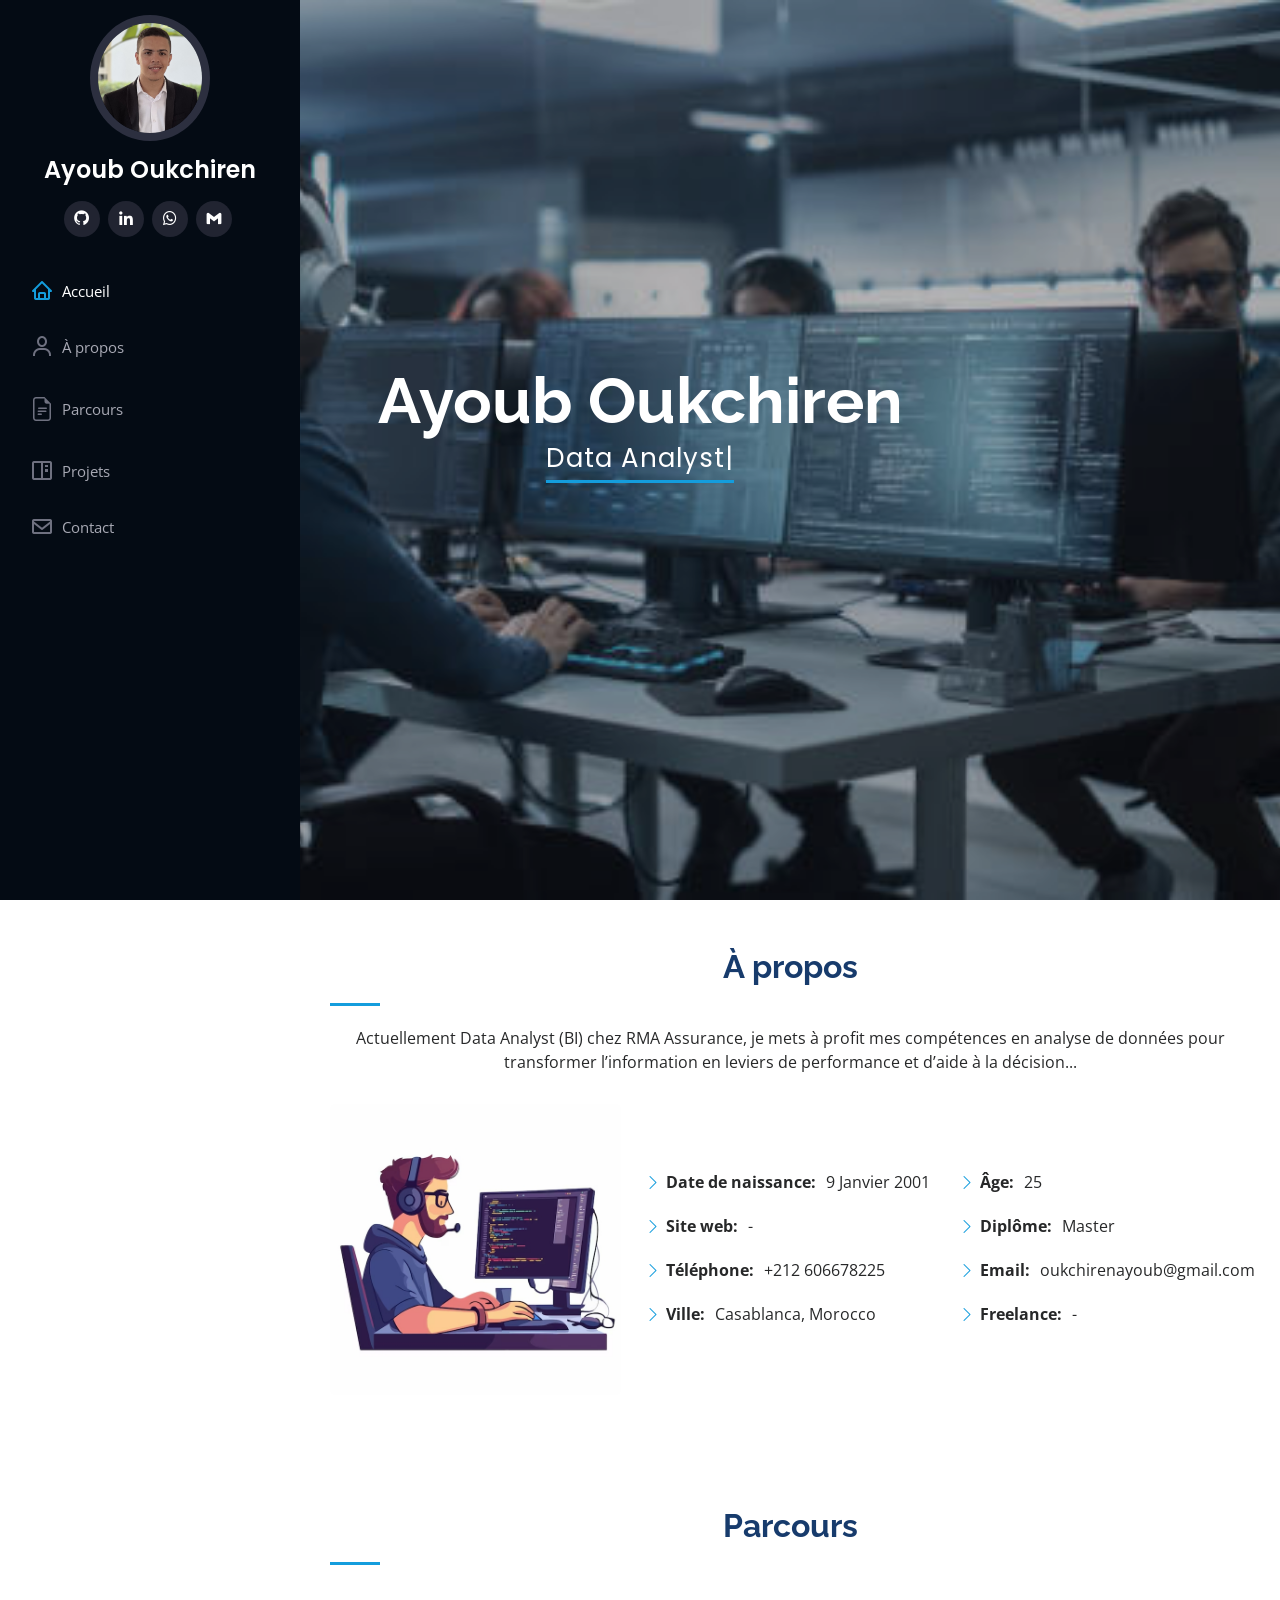
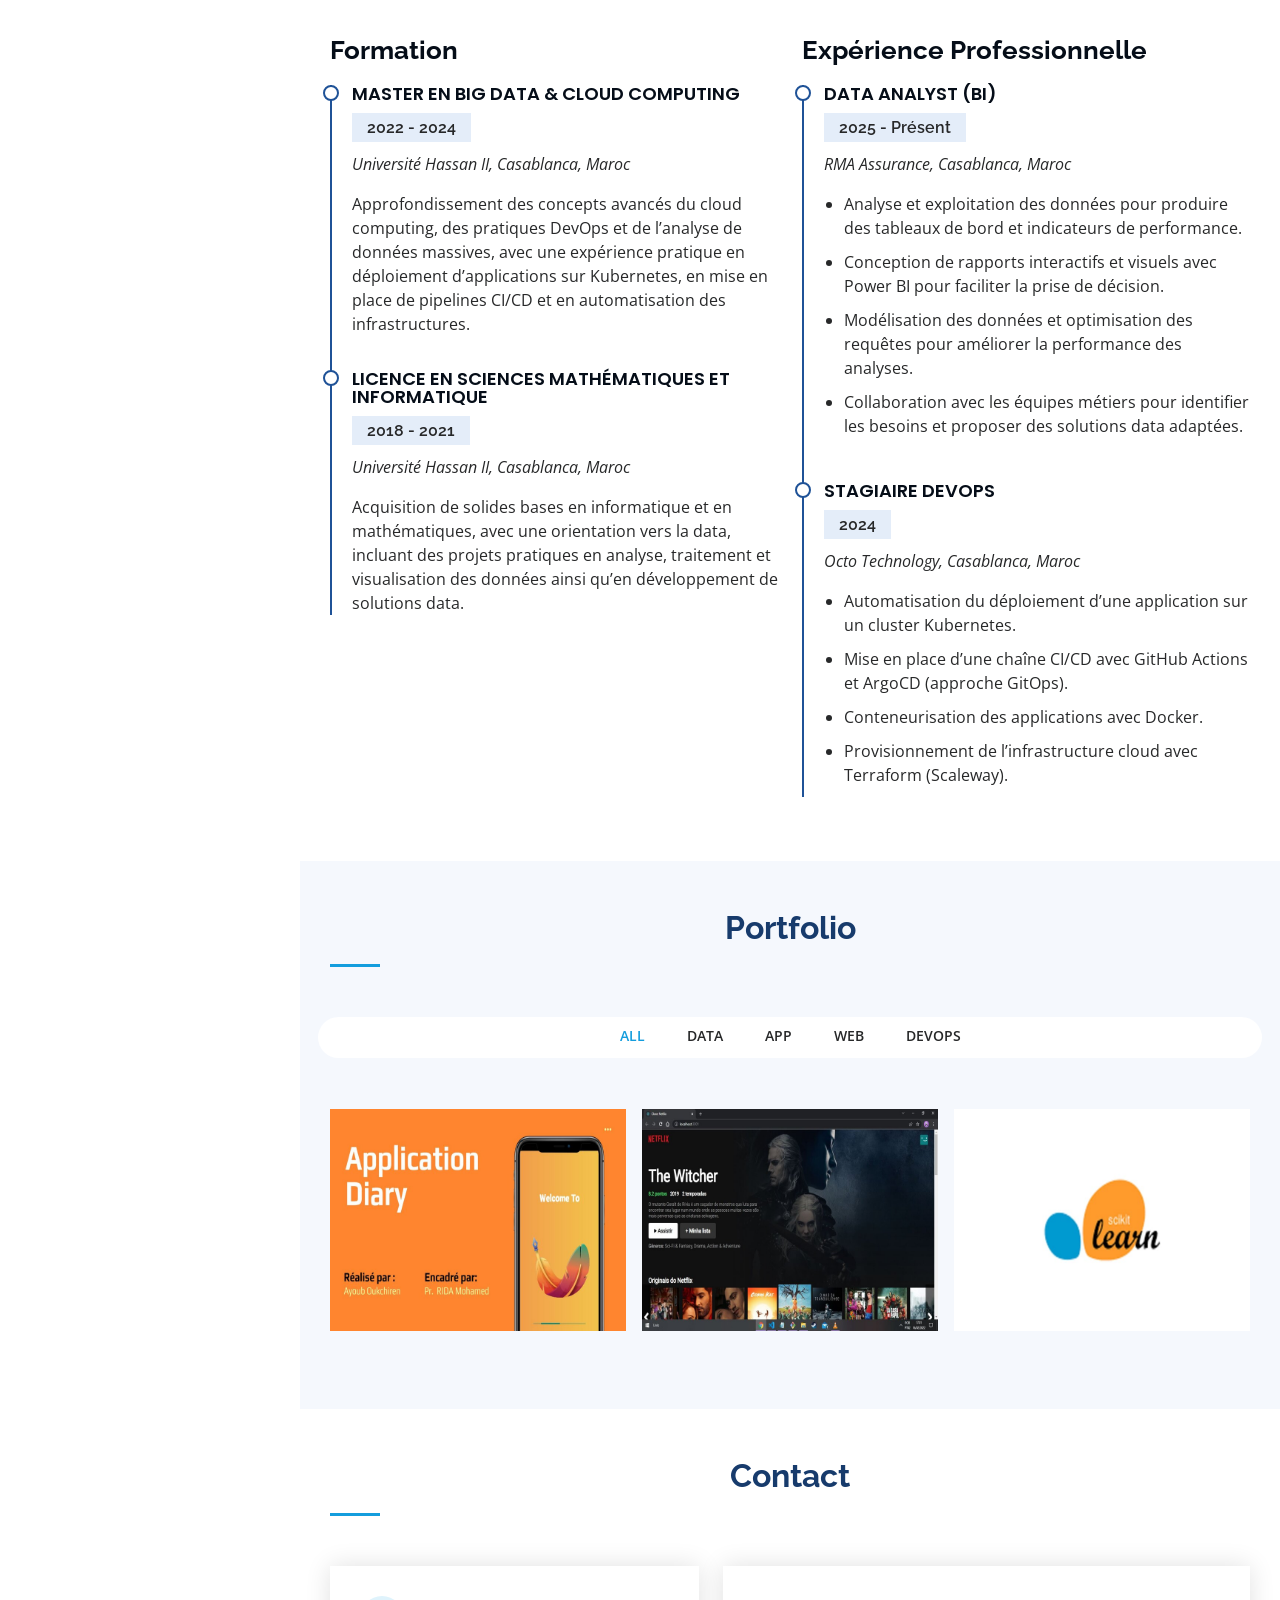
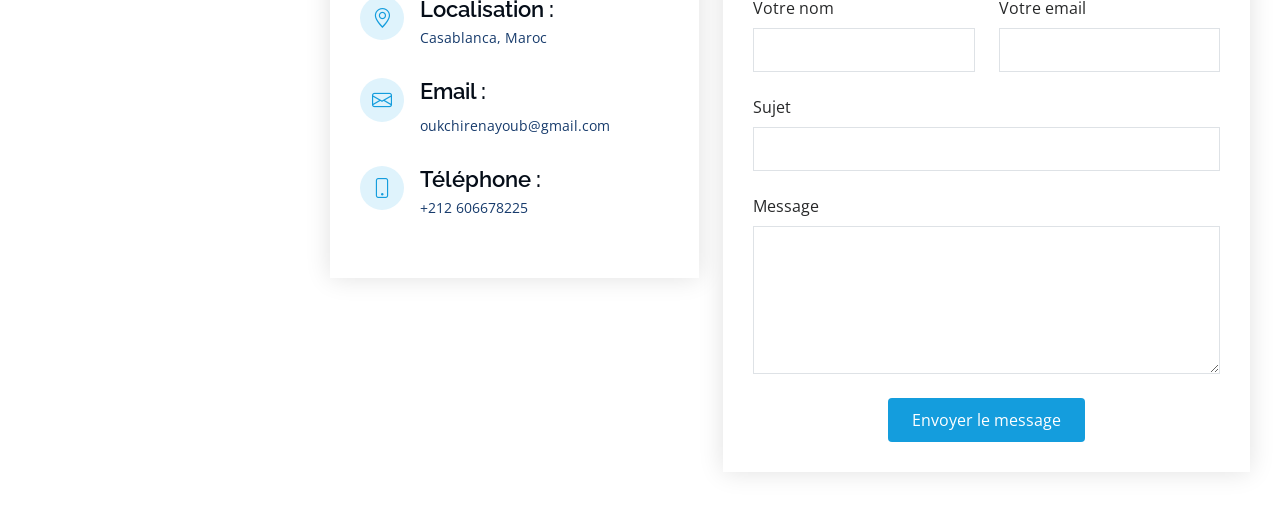
==== commit e9fc50e6: "all" ====
--- a/index.html
+++ b/index.html
@@ -147,11 +147,47 @@
         <div class="row">
           <div class="col-lg-6 col-md-12" data-aos="fade-up" data-aos-delay="100">
             <h3 class="resume-title">Formation</h3>
-            <!-- Formation Items -->
+             <div class="resume-item">
+    <h4>Master en Big Data &amp; Cloud Computing</h4>
+    <h5>2022 - 2024</h5>
+    <p><em>Université Hassan II, Casablanca, Maroc</em></p>
+    <p>Approfondissement des concepts avancés du cloud computing, des pratiques DevOps et de l’analyse de données massives, avec une expérience pratique en déploiement d’applications sur Kubernetes, en mise en place de pipelines CI/CD et en automatisation des infrastructures.</p>
+  </div><!-- End Resume Item -->
+
+  <div class="resume-item">
+    <h4>Licence en Sciences Mathématiques et Informatique</h4>
+    <h5>2018 - 2021</h5>
+    <p><em>Université Hassan II, Casablanca, Maroc</em></p>
+    <p>Acquisition de solides bases en informatique et en mathématiques, avec une orientation vers la data, incluant des projets pratiques en analyse, traitement et visualisation des données ainsi qu’en développement de solutions data.</p>
+  </div><!-- End Resume Item -->
+
           </div>
           <div class="col-lg-6 col-md-12" data-aos="fade-up" data-aos-delay="200">
             <h3 class="resume-title">Expérience Professionnelle</h3>
-            <!-- Expérience Items -->
+            <div class="resume-item">
+    <h4>Data Analyst (BI)</h4>
+    <h5>2025 - Présent</h5>
+    <p><em>RMA Assurance, Casablanca, Maroc</em></p>
+    <ul>
+      <li>Analyse et exploitation des données pour produire des tableaux de bord et indicateurs de performance.</li>
+      <li>Conception de rapports interactifs et visuels avec Power BI pour faciliter la prise de décision.</li>
+      <li>Modélisation des données et optimisation des requêtes pour améliorer la performance des analyses.</li>
+      <li>Collaboration avec les équipes métiers pour identifier les besoins et proposer des solutions data adaptées.</li>
+    </ul>
+  </div><!-- End Resume Item -->
+
+  <div class="resume-item">
+    <h4>Stagiaire DevOps</h4>
+    <h5>2024</h5>
+    <p><em>Octo Technology, Casablanca, Maroc</em></p>
+    <ul>
+      <li>Automatisation du déploiement d’une application sur un cluster Kubernetes.</li>
+      <li>Mise en place d’une chaîne CI/CD avec GitHub Actions et ArgoCD (approche GitOps).</li>
+      <li>Conteneurisation des applications avec Docker.</li>
+      <li>Provisionnement de l’infrastructure cloud avec Terraform (Scaleway).</li>
+    </ul>
+  </div><!-- End Resume Item -->
+
           </div>
         </div>
       </div>
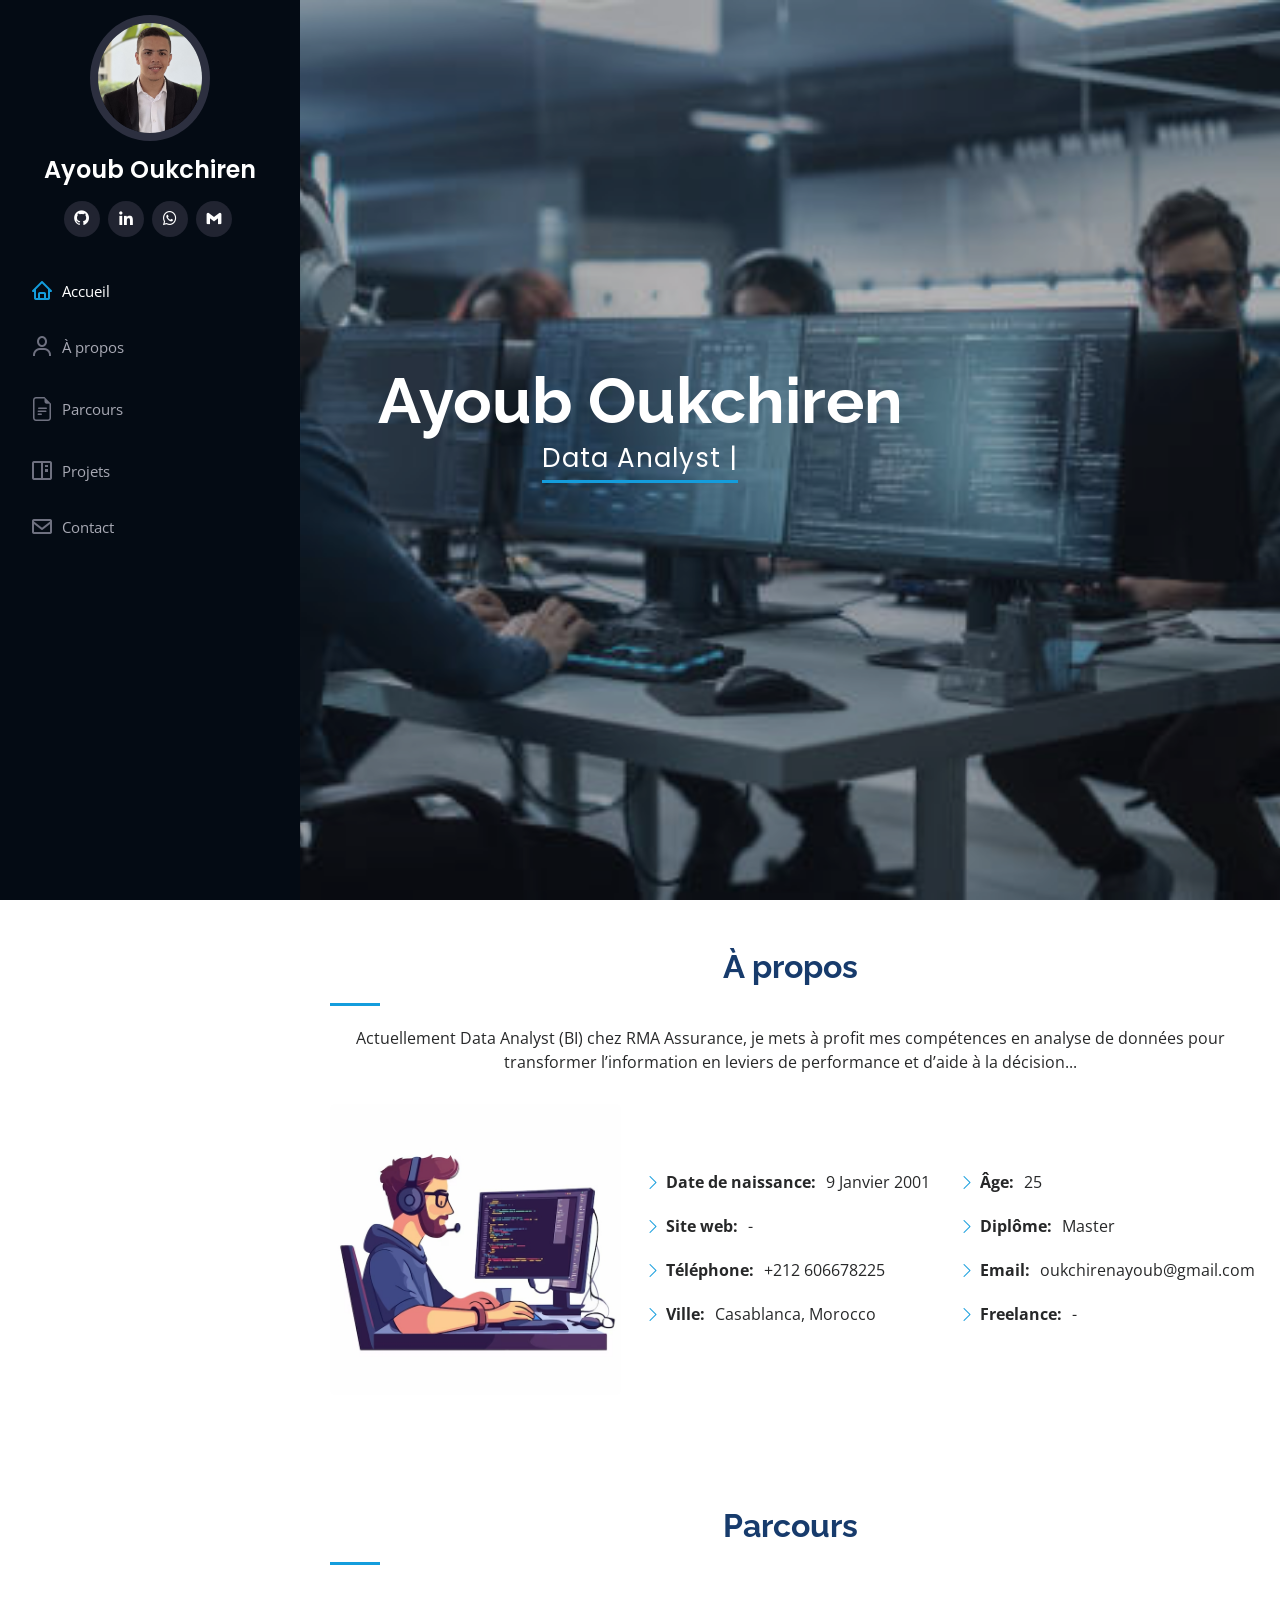
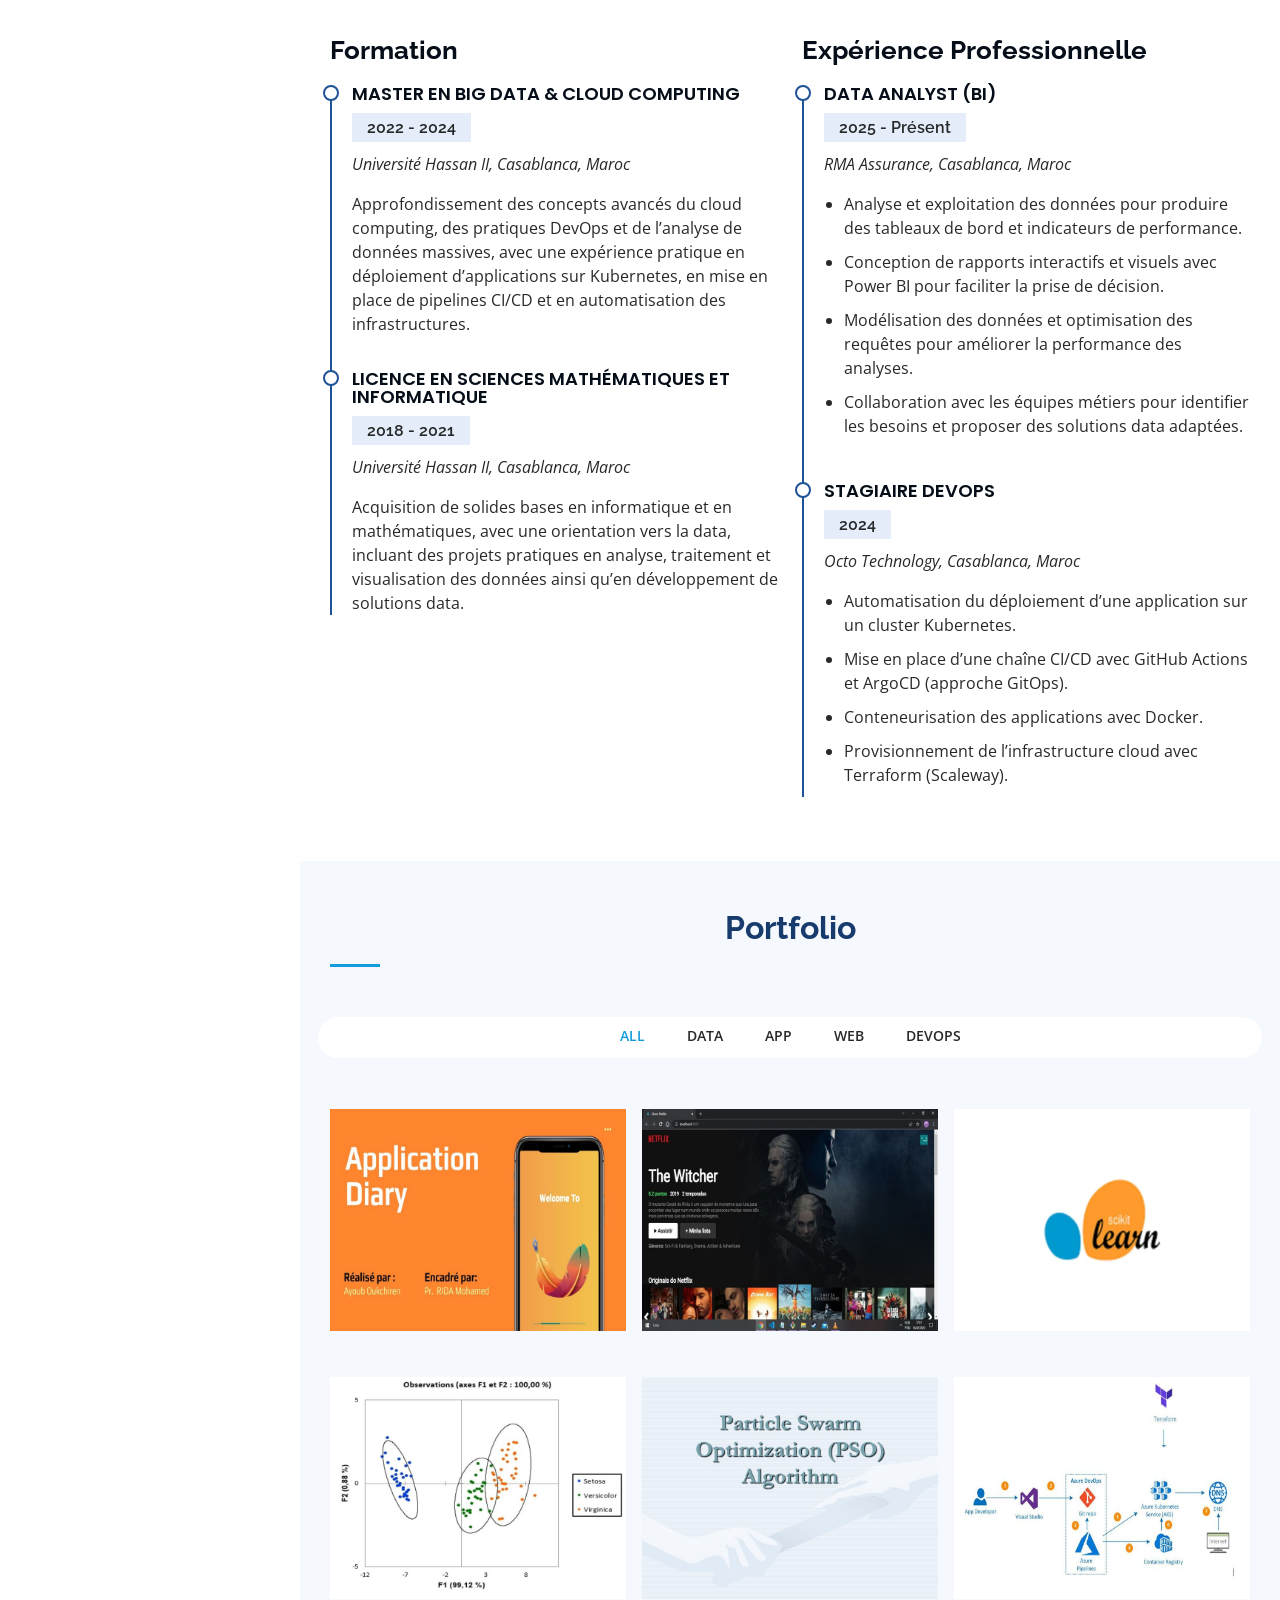
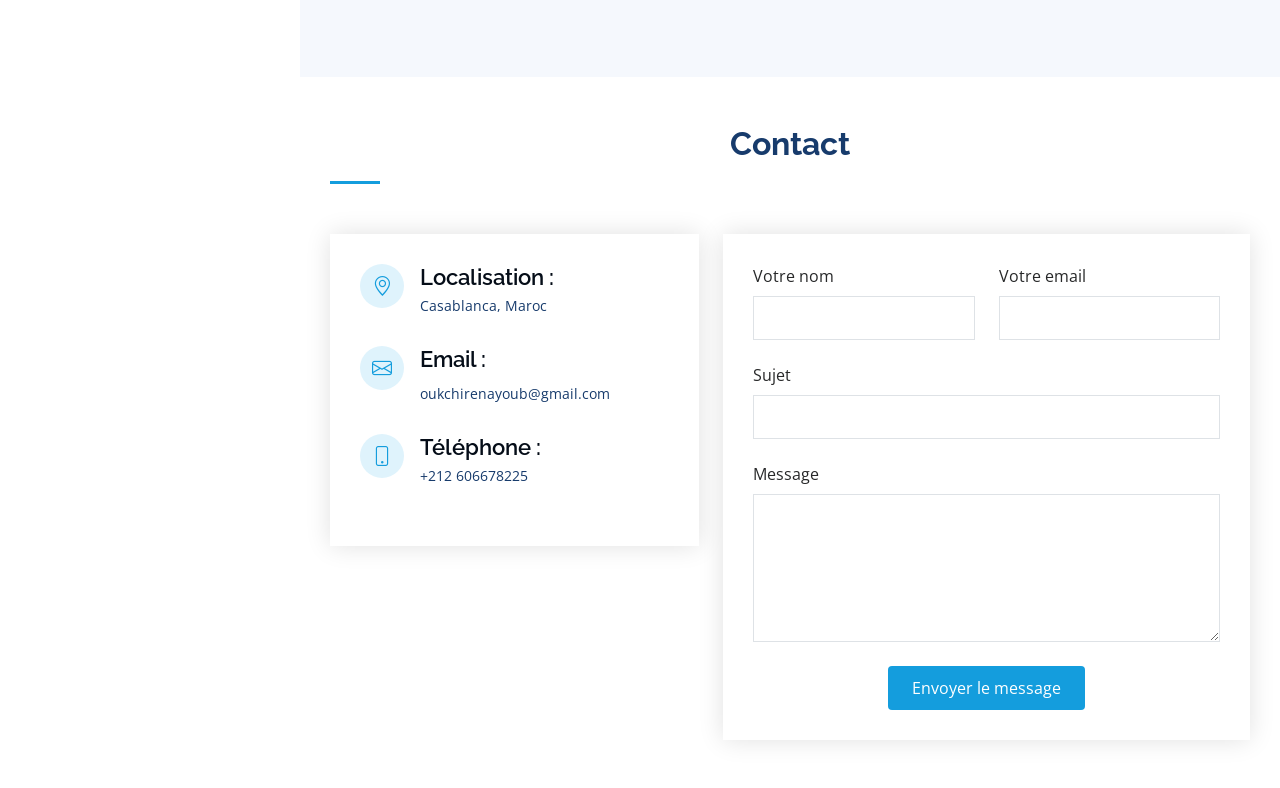
==== commit 9de7e492: "Update index.html" ====
--- a/index.html
+++ b/index.html
@@ -210,19 +210,70 @@
         </div>
 
         <div class="row portfolio-container g-3" data-aos="fade-up" data-aos-delay="100">
-          <div class="col-lg-4 col-md-6 portfolio-item filter-app">
+           <div class="col-lg-4 col-md-6 portfolio-item filter-app">
             <div class="portfolio-wrap">
               <img src="assets/img/portfolio/portfolio-1.jpg" class="img-fluid" alt="">
-            </div>
-          </div>
+              <div class="portfolio-links">
+                <a href="assets/img/portfolio/portfolio-1.jpg" data-gallery="portfolioGallery" class="portfolio-lightbox" title="App 1"><i class="bx bx-plus"></i></a>
+                <!--<a href="portfolio-details.html" title="More Details"><i class="bx bx-link"></i></a> -->
+                <a href="assets/video/DIARY.mp4" data-gallery="portfolioGallery" class="portfolio-lightbox" title=""><i class="bx bx-link"></i></a>
+
+              </div>
+            </div>
+          </div>
+
           <div class="col-lg-4 col-md-6 portfolio-item filter-web">
             <div class="portfolio-wrap">
               <img src="assets/img/portfolio/portfolio-2.jpg" class="img-fluid" alt="">
-            </div>
-          </div>
+              <div class="portfolio-links">
+                <a href="assets/img/portfolio/portfolio-2.jpg" data-gallery="portfolioGallery" class="portfolio-lightbox" title="Web 3"><i class="bx bx-plus"></i></a>
+               <!-- <a href="portfolio-details.html" title="More Details"><i class="bx bx-link"></i></a> -->
+                <a href="assets/video/netflix.mp4" data-gallery="portfolioGallery" class="portfolio-lightbox" title=""><i class="bx bx-link"></i></a>
+
+              </div>
+            </div>
+          </div>
+
           <div class="col-lg-4 col-md-6 portfolio-item filter-card">
             <div class="portfolio-wrap">
               <img src="assets/img/portfolio/portfolio-4.jpg" class="img-fluid" alt="">
+              <div class="portfolio-links">
+                <a href="assets/img/portfolio/portfolio-4.jpg" data-gallery="portfolioGallery" class="portfolio-lightbox" title="Card 2"><i class="bx bx-plus"></i></a>
+                <a href="https://github.com/ayoubouk/Scikit-Learn/blob/main/sklearn%20project.pdf" title="More Details"><i class="bx bx-link"></i></a>
+              </div>
+            </div>
+          </div>
+
+          <div class="col-lg-4 col-md-6 portfolio-item filter-card">
+            <div class="portfolio-wrap">
+              <img src="assets/img/portfolio/portfolio-7.jpg" class="img-fluid" alt="">
+              <div class="portfolio-links">
+                <a href="assets/img/portfolio/portfolio-7.jpg" data-gallery="portfolioGallery" class="portfolio-lightbox" title="Card 1"><i class="bx bx-plus"></i></a>
+                <a href="https://github.com/ayoubouk/analyse-factorielle-discriminante-project/blob/main/AFD.pdf" title="More Details"><i class="bx bx-link"></i></a>
+              </div>
+            </div>
+          </div>
+
+          <div class="col-lg-4 col-md-6 portfolio-item filter-card">
+            <div class="portfolio-wrap">
+              <img src="assets/img/portfolio/portfolio-8.jpg" class="img-fluid" alt="">
+              <div class="portfolio-links">
+                <a href="assets/img/portfolio/portfolio-8.jpg" data-gallery="portfolioGallery" class="portfolio-lightbox" title="Card 33"><i class="bx bx-plus"></i></a>
+                <a href="https://github.com/ayoubouk/-Particle-Swarm-Optimization/blob/main/PSO%20algorithme.pdf" title="More Details"><i class="bx bx-link"></i></a>
+              </div>
+            </div>
+          </div>
+
+         
+          <div class="col-lg-4 col-md-6 portfolio-item filter-devops" style="">
+            <div class="portfolio-wrap" >
+              <img src="assets/img/portfolio/azure.jpg" class="img-fluid" alt="" style="height: 222px;width: 296px">
+              <div class="portfolio-links">
+                <a href="assets/img/portfolio/azure.jpg" data-gallery="portfolioGallery" class="portfolio-lightbox" title="App 1"><i class="bx bx-plus"></i></a>
+                
+                <a href="assets/video/DIARY.mp4" data-gallery="portfolioGallery" class="portfolio-lightbox" title=""><i class="bx bx-link"></i></a>
+
+              </div>
             </div>
           </div>
         </div>
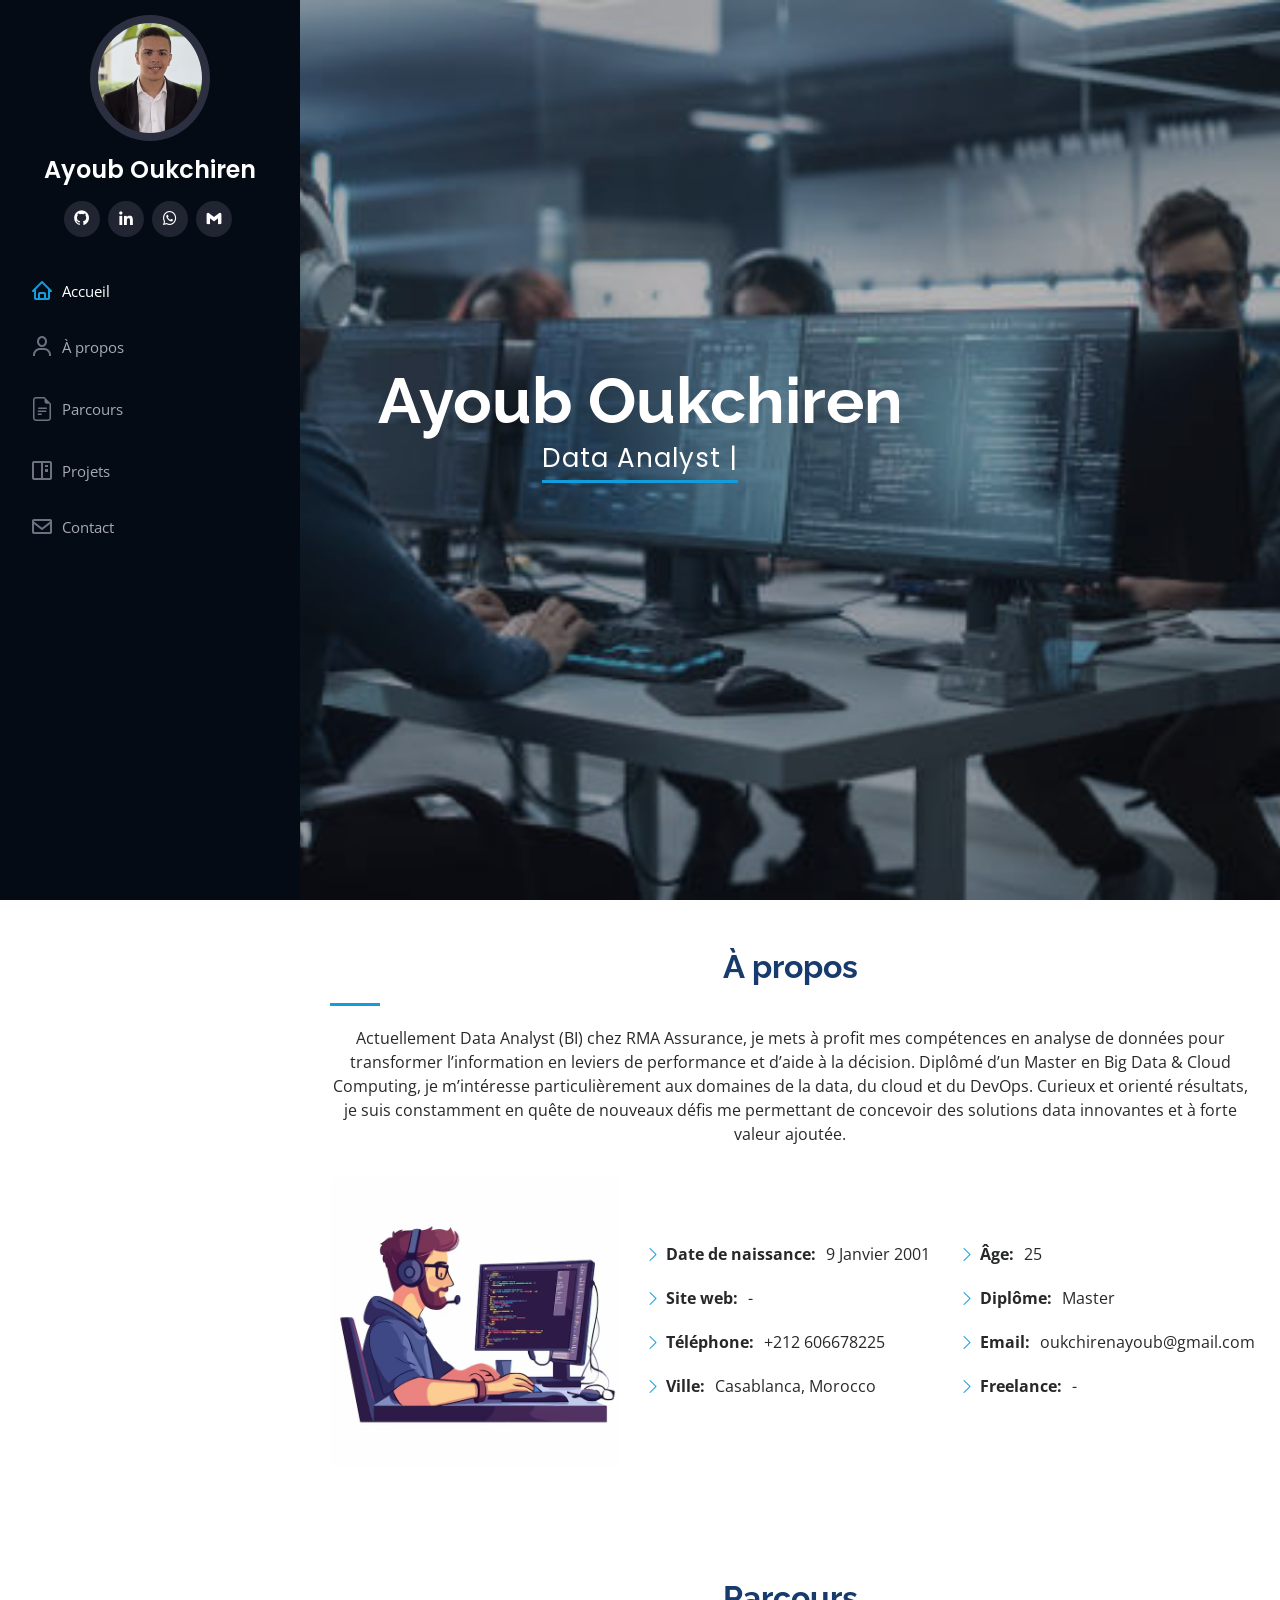
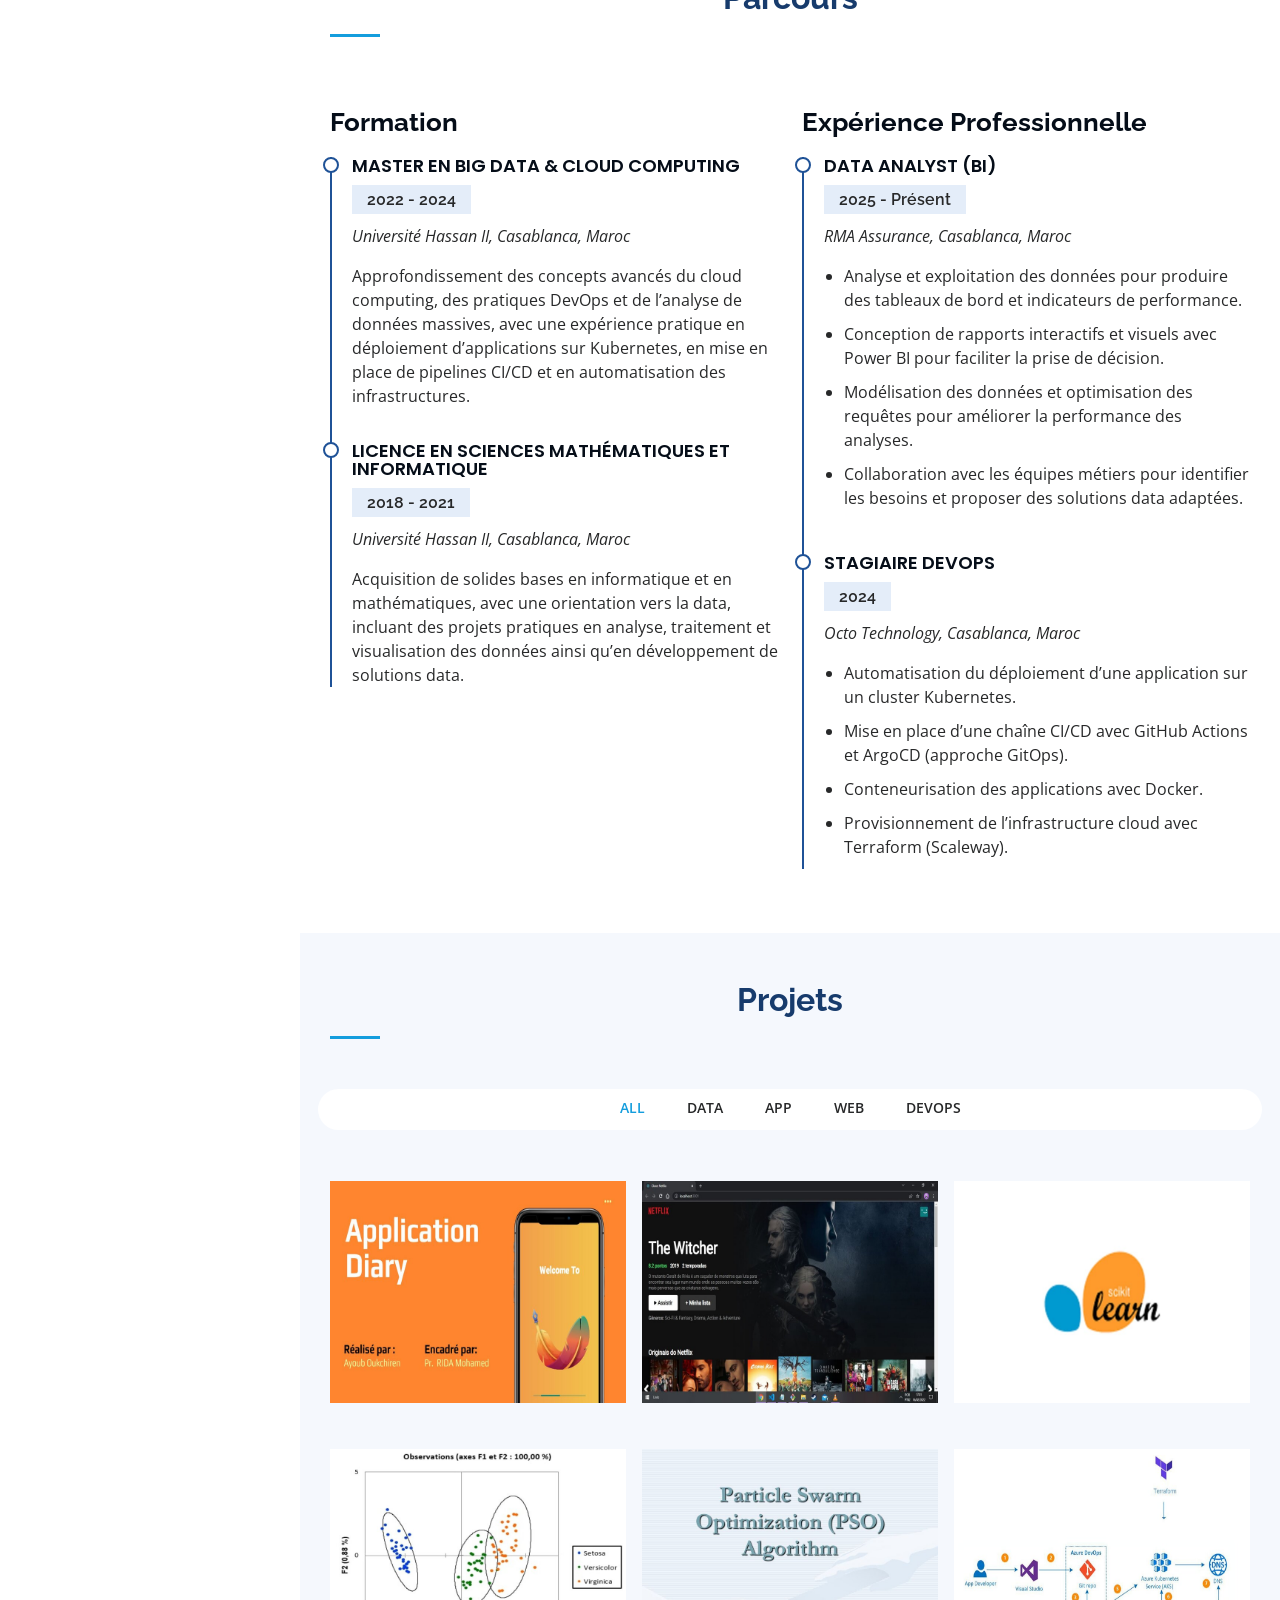
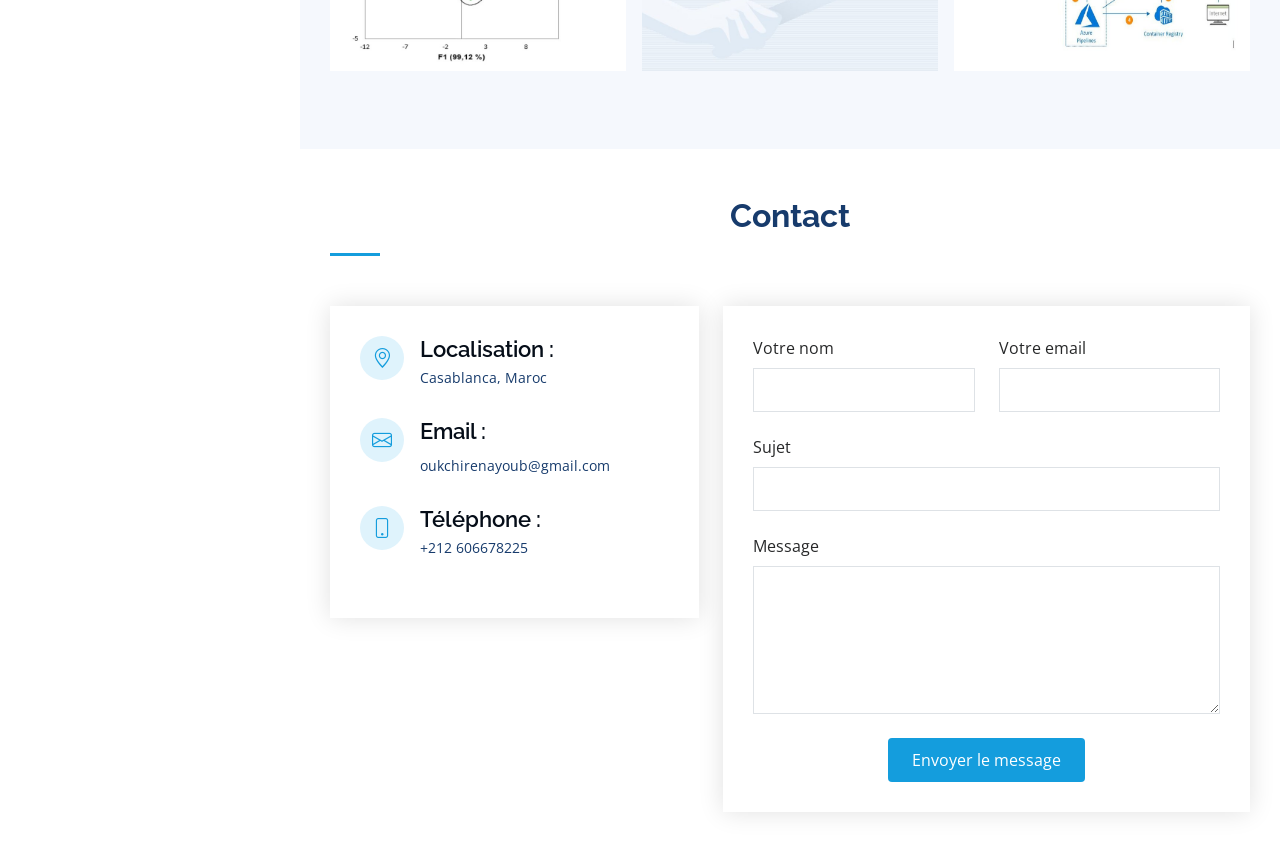
==== commit 08edf3d0: "final version" ====
--- a/index.html
+++ b/index.html
@@ -107,8 +107,9 @@
       <div class="container">
         <div class="section-title text-center">
           <h2>À propos</h2>
-          <p>Actuellement Data Analyst (BI) chez RMA Assurance, je mets à profit mes compétences en analyse de données pour transformer l’information en leviers de performance et d’aide à la décision...</p>
-        </div>
+          <p>
+          Actuellement Data Analyst (BI) chez RMA Assurance, je mets à profit mes compétences en analyse de données pour transformer l’information en leviers de performance et d’aide à la décision. Diplômé d’un Master en Big Data & Cloud Computing, je m’intéresse particulièrement aux domaines de la data, du cloud et du DevOps. Curieux et orienté résultats, je suis constamment en quête de nouveaux défis me permettant de concevoir des solutions data innovantes et à forte valeur ajoutée.         
+          </p>        </div>
 
         <div class="row align-items-center">
           <div class="col-lg-4 col-md-12 mb-4 mb-lg-0" data-aos="fade-right">
@@ -197,7 +198,7 @@
     <section id="portfolio" class="portfolio section-bg py-5">
       <div class="container">
         <div class="section-title text-center">
-          <h2>Portfolio</h2>
+          <h2>Projets</h2>
         </div>
         <div class="row mb-3 justify-content-center">
           <ul id="portfolio-flters" class="list-inline text-center">
